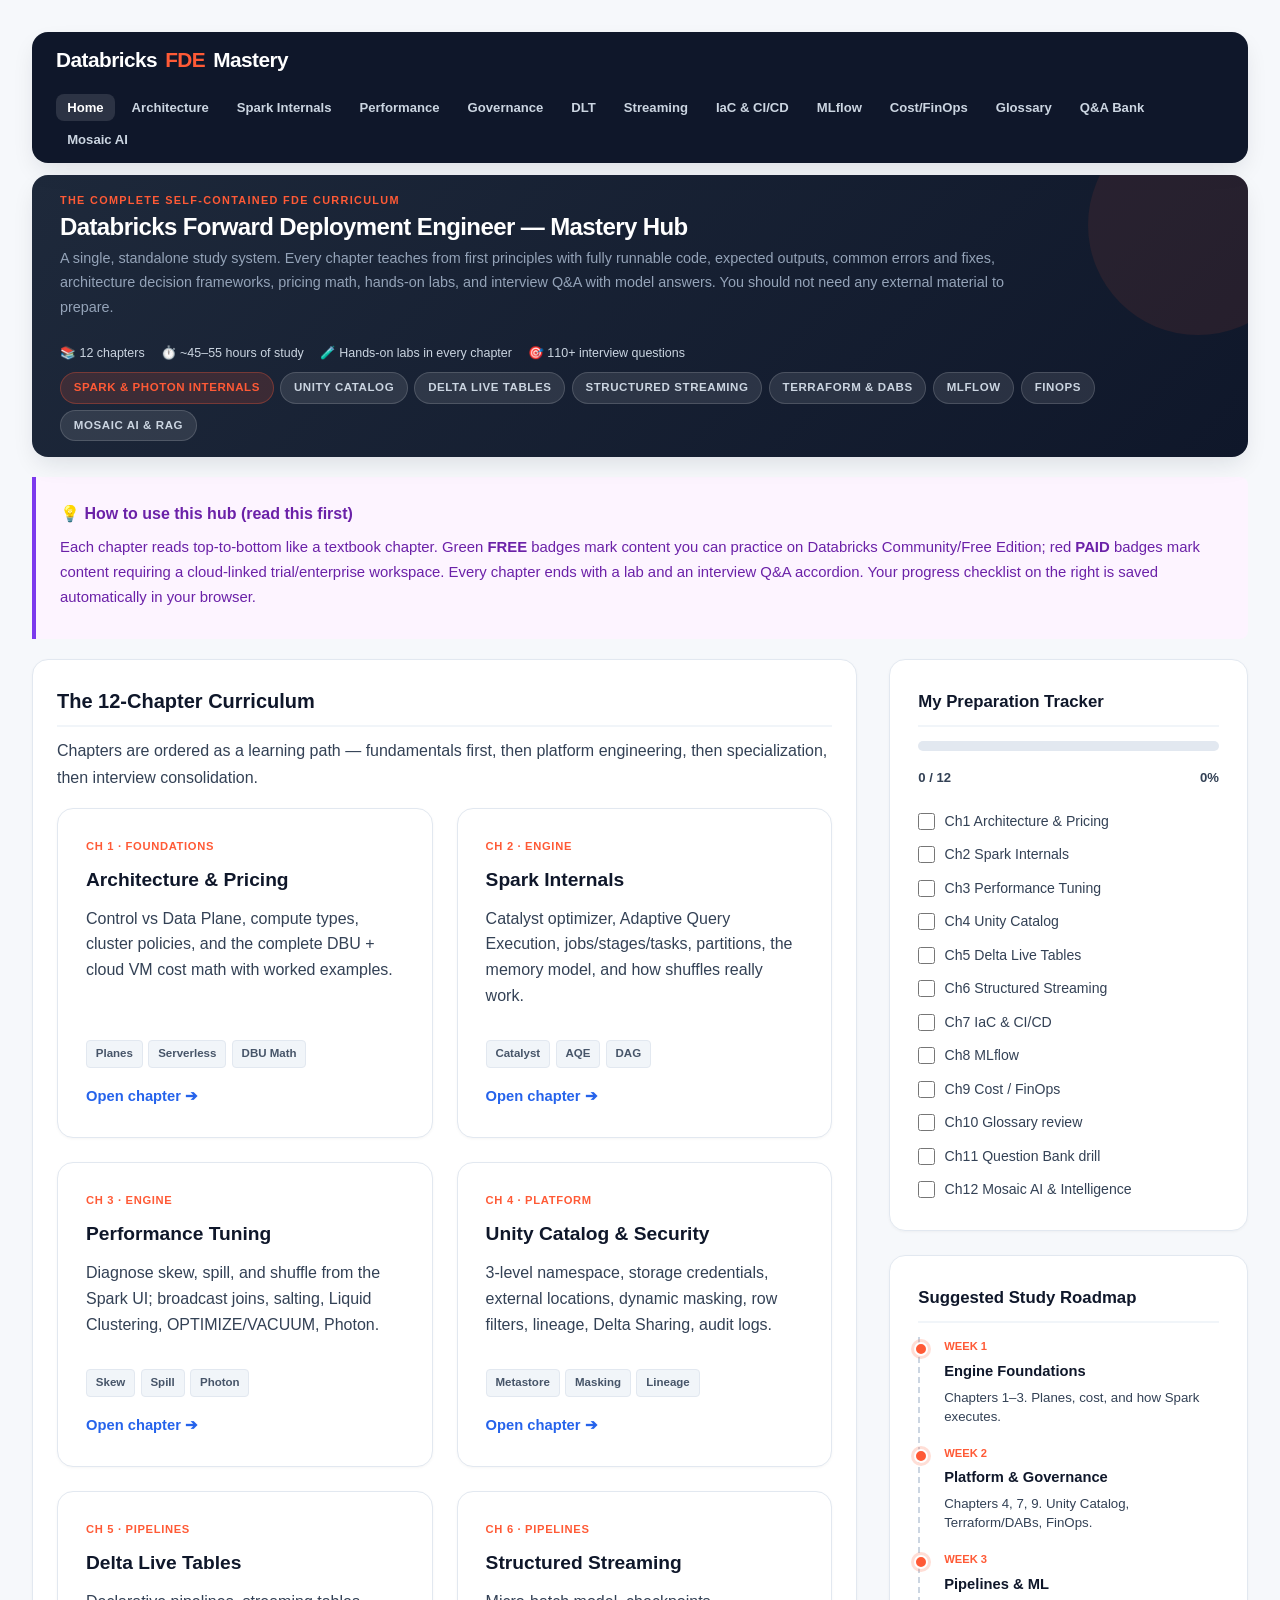
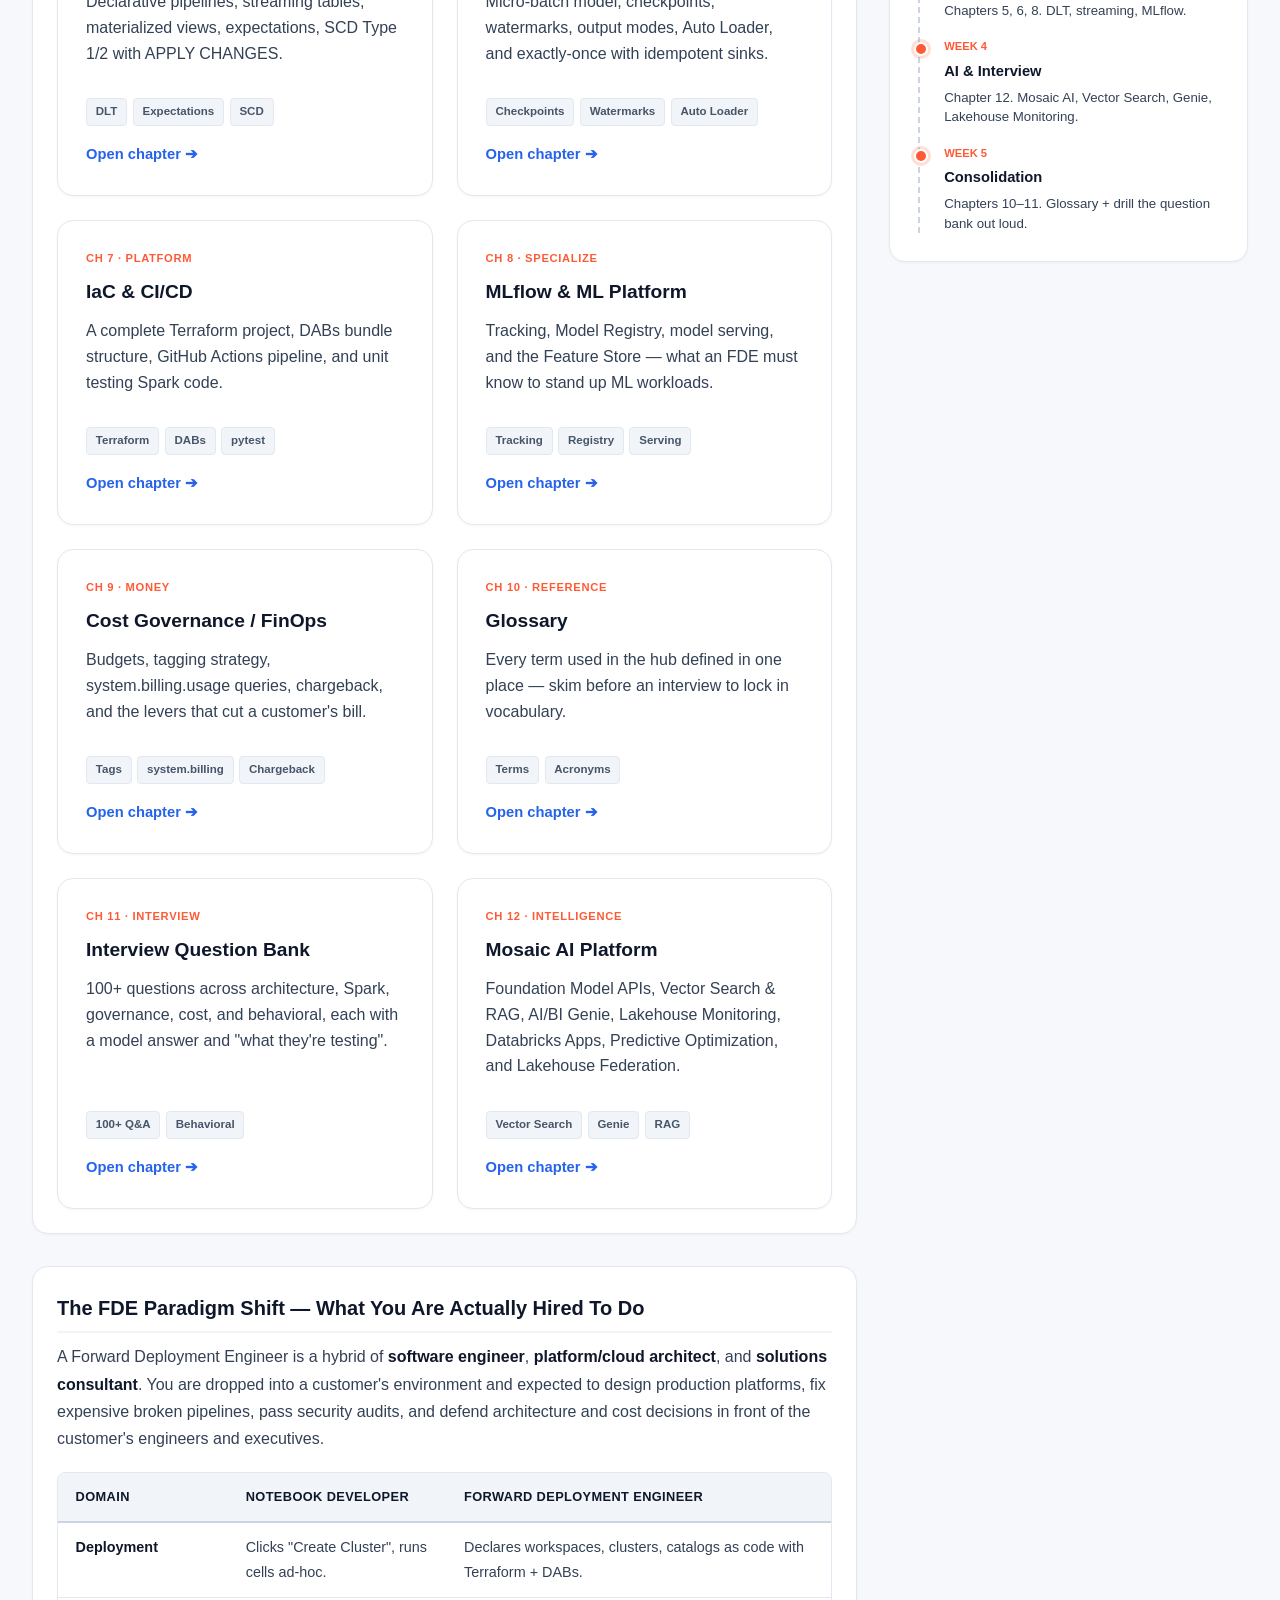
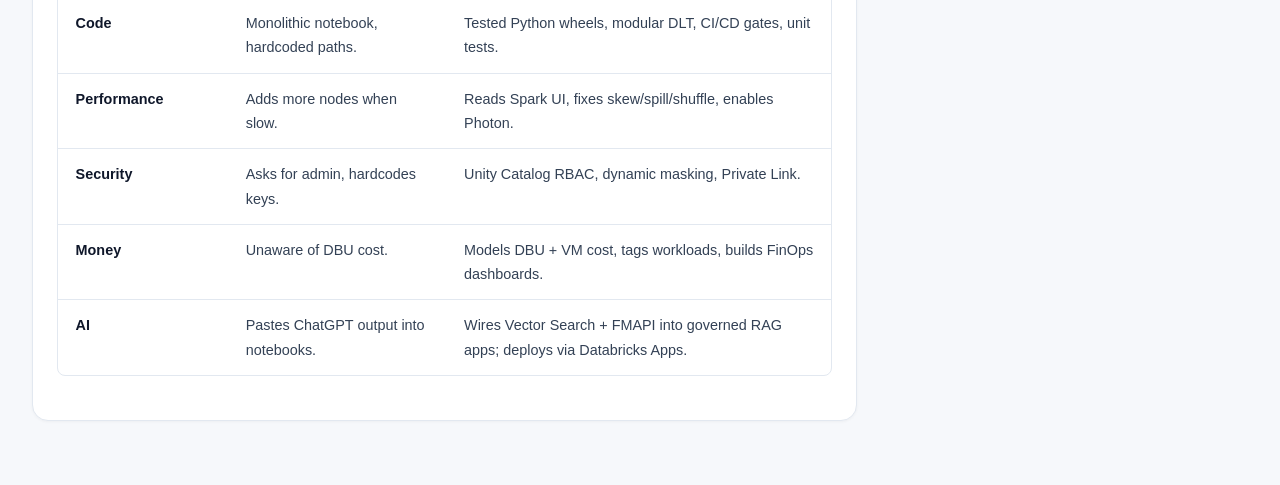
==== index.html @ 46342924 "First commit" ====
<!DOCTYPE html>
<html lang="en">

<head>
    <meta charset="UTF-8">
    <meta name="viewport" content="width=device-width, initial-scale=1.0">
    <title>Databricks FDE Mastery Hub — Home</title>
    <link rel="icon" type="image/svg+xml"
        href="data:image/svg+xml,<svg xmlns='http://www.w3.org/2000/svg' viewBox='0 0 100 100'><rect x='10' y='10' width='80' height='80' rx='15' fill='%23ff5a36'/><path d='M30 50 L45 65 L70 35' stroke='white' stroke-width='8' fill='none' stroke-linecap='round' stroke-linejoin='round'/></svg>">
    <style class="legacy-unused">
        :root {
            --color-bg: #f8fafc;
            --color-card-bg: #ffffff;
            --color-text-primary: #0f172a;
            --color-text-secondary: #334155;
            --color-text-muted: #64748b;
            --color-brand-primary: #ff5a36;
            /* Databricks Orange */
            --color-brand-secondary: #0f172a;
            /* Dark Slate */
            --color-accent-blue: #2563eb;
            --color-accent-teal: #0d9488;
            --color-accent-green: #10b981;
            --color-border: #cbd5e1;
            --color-border-light: #e2e8f0;
            --border-radius: 16px;
            --border-radius-sm: 8px;
        }

        * {
            box-sizing: border-box;
            margin: 0;
            padding: 0;
        }

        body {
            font-family: 'Segoe UI', -apple-system, BlinkMacSystemFont, Roboto, sans-serif;
            background-color: var(--color-bg);
            color: var(--color-text-primary);
            line-height: 1.65;
            font-size: 16px;
        }

        .container {
            width: 95%;
            max-width: 1500px;
            margin: 0 auto;
            padding: 2.5rem 0;
        }

        /* Top Navigation Bar */
        .navbar {
            background-color: var(--color-brand-secondary);
            color: #ffffff;
            padding: 1.25rem 2rem;
            border-radius: var(--border-radius);
            margin-bottom: 2rem;
            display: flex;
            justify-content: space-between;
            align-items: center;
            box-shadow: 0 4px 15px rgba(15, 23, 42, 0.15);
            flex-wrap: wrap;
            gap: 1rem;
        }

        .navbar .brand {
            font-size: 1.35rem;
            font-weight: 800;
            letter-spacing: -0.025em;
            display: flex;
            align-items: center;
            gap: 0.5rem;
        }

        .navbar .brand span {
            color: var(--color-brand-primary);
        }

        .nav-links {
            display: flex;
            gap: 1.25rem;
            list-style: none;
            flex-wrap: wrap;
        }

        .nav-links a {
            color: #cbd5e1;
            text-decoration: none;
            font-size: 0.9rem;
            font-weight: 600;
            padding: 0.5rem 0.85rem;
            border-radius: var(--border-radius-sm);
            transition: all 0.2s ease;
        }

        .nav-links a:hover,
        .nav-links a.active {
            color: #ffffff;
            background-color: rgba(255, 255, 255, 0.1);
        }

        /* Header Style */
        header.hero {
            background: linear-gradient(135deg, #1e293b 0%, #0f172a 100%);
            color: #ffffff;
            padding: 3rem;
            border-radius: var(--border-radius);
            margin-bottom: 2.5rem;
            box-shadow: 0 10px 25px -5px rgba(15, 23, 42, 0.2);
            position: relative;
            overflow: hidden;
        }

        header.hero::before {
            content: '';
            position: absolute;
            top: -50px;
            right: -50px;
            width: 200px;
            height: 200px;
            background: rgba(255, 90, 54, 0.08);
            border-radius: 50%;
            pointer-events: none;
        }

        header.hero h1 {
            font-size: 2.5rem;
            font-weight: 800;
            letter-spacing: -0.025em;
            margin-bottom: 0.75rem;
            line-height: 1.2;
        }

        header.hero p {
            color: #94a3b8;
            font-size: 1.15rem;
            max-width: 900px;
            margin-bottom: 1.5rem;
        }

        .pills {
            display: flex;
            gap: 0.5rem;
            flex-wrap: wrap;
        }

        .pill {
            font-size: 0.75rem;
            font-weight: 700;
            padding: 0.35rem 0.85rem;
            border-radius: 9999px;
            text-transform: uppercase;
            letter-spacing: 0.05em;
            background-color: rgba(255, 255, 255, 0.1);
            color: #cbd5e1;
            border: 1px solid rgba(255, 255, 255, 0.15);
        }

        .pill-primary {
            background-color: rgba(255, 90, 54, 0.15);
            color: var(--color-brand-primary);
            border-color: rgba(255, 90, 54, 0.3);
        }

        /* Career Shift Mindset Box */
        .paradigm-shift {
            background-color: #fffbeb;
            border-left: 4px solid #f59e0b;
            border-radius: var(--border-radius-sm);
            padding: 2rem;
            margin-bottom: 2.5rem;
            color: #78350f;
            box-shadow: 0 4px 6px -1px rgba(0, 0, 0, 0.02);
        }

        .paradigm-shift h2 {
            font-size: 1.25rem;
            font-weight: 700;
            margin-bottom: 0.75rem;
            display: flex;
            align-items: center;
            gap: 0.5rem;
            color: #92400e;
        }

        .paradigm-shift p {
            font-size: 1rem;
            line-height: 1.7;
        }

        /* 2-Column Main Section */
        .content-layout {
            display: grid;
            grid-template-columns: 2.2fr 1fr;
            gap: 2.5rem;
        }

        @media (max-width: 1200px) {
            .content-layout {
                grid-template-columns: 1fr;
            }
        }

        /* Left Side: Modular Study Blocks */
        .modular-grid {
            display: grid;
            grid-template-columns: repeat(auto-fit, minmax(400px, 1fr));
            gap: 1.75rem;
        }

        @media (max-width: 600px) {
            .modular-grid {
                grid-template-columns: 1fr;
            }
        }

        .module-card {
            background-color: var(--color-card-bg);
            border: 1px solid var(--color-border-light);
            border-radius: var(--border-radius);
            padding: 2rem;
            box-shadow: 0 1px 3px rgba(0, 0, 0, 0.02);
            transition: transform 0.2s ease, box-shadow 0.2s ease;
            display: flex;
            flex-direction: column;
            justify-content: space-between;
        }

        .module-card:hover {
            transform: translateY(-3px);
            box-shadow: 0 12px 20px -3px rgba(0, 0, 0, 0.04);
            border-color: var(--color-border);
        }

        .module-header {
            margin-bottom: 1.25rem;
        }

        .module-eyebrow {
            font-size: 0.75rem;
            font-weight: 700;
            text-transform: uppercase;
            letter-spacing: 0.05em;
            color: var(--color-brand-primary);
            margin-bottom: 0.5rem;
        }

        .module-title {
            font-size: 1.35rem;
            font-weight: 800;
            color: var(--color-brand-secondary);
            margin-bottom: 0.75rem;
        }

        .module-desc {
            font-size: 0.95rem;
            color: var(--color-text-secondary);
            line-height: 1.6;
        }

        .module-skills {
            display: flex;
            flex-wrap: wrap;
            gap: 0.4rem;
            margin: 1.25rem 0;
        }

        .skill-tag {
            font-size: 0.75rem;
            font-weight: 600;
            padding: 0.2rem 0.5rem;
            border-radius: 4px;
            background-color: #f1f5f9;
            color: #475569;
            border: 1px solid #e2e8f0;
        }

        .module-footer {
            border-top: 1px solid #f1f5f9;
            padding-top: 1.25rem;
            display: flex;
            justify-content: space-between;
            align-items: center;
        }

        .module-link {
            font-size: 0.95rem;
            font-weight: 700;
            color: var(--color-accent-blue);
            text-decoration: none;
            display: flex;
            align-items: center;
            gap: 0.25rem;
        }

        .module-link:hover {
            text-decoration: underline;
        }

        /* Right Side: Interactive Progress Tracker & Roadmap */
        .sidebar {
            display: flex;
            flex-direction: column;
            gap: 2rem;
        }

        .progress-box {
            background-color: var(--color-card-bg);
            border: 1px solid var(--color-border-light);
            border-radius: var(--border-radius);
            padding: 2rem;
            box-shadow: 0 1px 3px rgba(0, 0, 0, 0.02);
        }

        .progress-title {
            font-size: 1.15rem;
            font-weight: 800;
            color: var(--color-brand-secondary);
            margin-bottom: 1rem;
            border-bottom: 2px solid #f1f5f9;
            padding-bottom: 0.5rem;
        }

        .progress-percent-bar {
            background-color: #e2e8f0;
            border-radius: 9999px;
            height: 10px;
            margin-bottom: 1.5rem;
            overflow: hidden;
            position: relative;
        }

        .progress-percent-fill {
            background-color: var(--color-accent-green);
            height: 100%;
            width: 0%;
            transition: width 0.3s ease;
        }

        .progress-stats {
            display: flex;
            justify-content: space-between;
            font-size: 0.85rem;
            font-weight: 700;
            color: var(--color-text-secondary);
            margin-bottom: 1.5rem;
        }

        .checklist {
            list-style: none;
            display: flex;
            flex-direction: column;
            gap: 0.85rem;
        }

        .checklist-item {
            display: flex;
            align-items: flex-start;
            gap: 0.75rem;
            font-size: 0.9rem;
            color: var(--color-text-secondary);
            cursor: pointer;
        }

        .checklist-item input[type="checkbox"] {
            margin-top: 0.25rem;
            width: 1.1rem;
            height: 1.1rem;
            cursor: pointer;
        }

        .checklist-item span.completed {
            text-decoration: line-through;
            color: var(--color-text-muted);
        }

        /* 30-60-90 Roadmap Sidebar */
        .roadmap-box {
            background-color: var(--color-card-bg);
            border: 1px solid var(--color-border-light);
            border-radius: var(--border-radius);
            padding: 2rem;
            box-shadow: 0 1px 3px rgba(0, 0, 0, 0.02);
        }

        .roadmap-title {
            font-size: 1.15rem;
            font-weight: 800;
            color: var(--color-brand-secondary);
            margin-bottom: 1.25rem;
            border-bottom: 2px solid #f1f5f9;
            padding-bottom: 0.5rem;
        }

        .roadmap-steps {
            display: flex;
            flex-direction: column;
            gap: 1.25rem;
            position: relative;
            padding-left: 1.5rem;
            border-left: 2px dashed #cbd5e1;
        }

        .roadmap-step {
            position: relative;
        }

        .roadmap-step::before {
            content: '';
            position: absolute;
            left: calc(-1.5rem - 6px);
            top: 4px;
            width: 10px;
            height: 10px;
            border-radius: 50%;
            background-color: var(--color-brand-primary);
            border: 2px solid #ffffff;
            box-shadow: 0 0 0 3px rgba(255, 90, 54, 0.2);
        }

        .step-phase {
            font-size: 0.75rem;
            font-weight: 700;
            color: var(--color-brand-primary);
            text-transform: uppercase;
            margin-bottom: 0.15rem;
        }

        .step-name {
            font-size: 0.95rem;
            font-weight: 700;
            color: var(--color-brand-secondary);
            margin-bottom: 0.25rem;
        }

        .step-desc {
            font-size: 0.85rem;
            color: var(--color-text-secondary);
            line-height: 1.4;
        }

        /* Certifications Quick View */
        .certs-box {
            background-color: var(--color-card-bg);
            border: 1px solid var(--color-border-light);
            border-radius: var(--border-radius);
            padding: 2rem;
            box-shadow: 0 1px 3px rgba(0, 0, 0, 0.02);
        }

        .certs-title {
            font-size: 1.15rem;
            font-weight: 800;
            color: var(--color-brand-secondary);
            margin-bottom: 1rem;
            border-bottom: 2px solid #f1f5f9;
            padding-bottom: 0.5rem;
        }

        .cert-row {
            display: flex;
            align-items: center;
            gap: 0.75rem;
            margin-bottom: 1rem;
            font-size: 0.85rem;
        }

        .cert-row:last-child {
            margin-bottom: 0;
        }

        .cert-badge {
            font-size: 0.65rem;
            font-weight: 800;
            padding: 0.2rem 0.5rem;
            border-radius: 4px;
            text-transform: uppercase;
            white-space: nowrap;
        }

        .cert-badge.step1 {
            background-color: #e0f2fe;
            color: #0369a1;
        }

        .cert-badge.step2 {
            background-color: #f0fdf4;
            color: #166534;
        }

        .cert-badge.step3 {
            background-color: #fef9c3;
            color: #854d0e;
        }

        .cert-name {
            font-weight: 600;
            color: var(--color-text-secondary);
        }
    </style>
    <link rel="stylesheet" href="styles.css">
</head>

<body>

    <div class="container">

        <!-- Navigation Bar -->
        <nav class="navbar">
            <div class="brand">Databricks <span>FDE</span> Mastery</div>
            <ul class="nav-links">
                <li><a href="index.html" class="active">Home</a></li>
                <li><a href="architecture_and_pricing.html">Architecture</a></li>
                <li><a href="spark_internals.html">Spark Internals</a></li>
                <li><a href="performance_tuning.html">Performance</a></li>
                <li><a href="unity_catalog_and_security.html">Governance</a></li>
                <li><a href="delta_live_tables.html">DLT</a></li>
                <li><a href="streaming.html">Streaming</a></li>
                <li><a href="iac_and_ci_cd.html">IaC & CI/CD</a></li>
                <li><a href="mlflow.html">MLflow</a></li>
                <li><a href="cost_governance.html">Cost/FinOps</a></li>
                <li><a href="glossary.html">Glossary</a></li>
                <li><a href="interview_question_bank.html">Q&A Bank</a></li>
                <li><a href="mosaic_ai.html">Mosaic AI</a></li>
            </ul>
        </nav>

        <!-- Hero Card -->
        <header class="hero">
            <div class="eyebrow">The Complete Self-Contained FDE Curriculum</div>
            <h1>Databricks Forward Deployment Engineer — Mastery Hub</h1>
            <p>A single, standalone study system. Every chapter teaches from first principles with fully runnable code,
                expected outputs, common errors and fixes, architecture decision frameworks, pricing math, hands-on
                labs, and interview Q&A with model answers. You should not need any external material to prepare.</p>
            <div class="reading-meta">
                <span>📚 12 chapters</span>
                <span>⏱️ ~45–55 hours of study</span>
                <span>🧪 Hands-on labs in every chapter</span>
                <span>🎯 110+ interview questions</span>
            </div>
            <div class="pills">
                <span class="pill pill-primary">Spark & Photon Internals</span>
                <span class="pill">Unity Catalog</span>
                <span class="pill">Delta Live Tables</span>
                <span class="pill">Structured Streaming</span>
                <span class="pill">Terraform & DABs</span>
                <span class="pill">MLflow</span>
                <span class="pill">FinOps</span>
                <span class="pill">Mosaic AI & RAG</span>
            </div>
        </header>

        <div class="box gotcha-box">
            <h4>💡 How to use this hub (read this first)</h4>
            <p>Each chapter reads top-to-bottom like a textbook chapter. Green <strong>FREE</strong> badges mark content
                you can practice on Databricks Community/Free Edition; red <strong>PAID</strong> badges mark content
                requiring a cloud-linked trial/enterprise workspace. Every chapter ends with a lab and an interview Q&A
                accordion. Your progress checklist on the right is saved automatically in your browser.</p>
        </div>

        <!-- Curriculum -->
        <div class="grid-layout">
            <main class="main-content">
                <section class="section-card">
                    <h2>The 12-Chapter Curriculum</h2>
                    <p>Chapters are ordered as a learning path — fundamentals first, then platform engineering, then
                        specialization, then interview consolidation.</p>
                    <div class="modular-grid">
                        <div class="module-card">
                            <div class="module-eyebrow">Ch 1 · Foundations</div>
                            <div class="module-title">Architecture & Pricing</div>
                            <p class="module-desc">Control vs Data Plane, compute types, cluster policies, and the
                                complete DBU + cloud VM cost math with worked examples.</p>
                            <div class="module-skills"><span class="skill-tag">Planes</span><span
                                    class="skill-tag">Serverless</span><span class="skill-tag">DBU Math</span></div><a
                                class="module-link" href="architecture_and_pricing.html">Open chapter ➔</a>
                        </div>
                        <div class="module-card">
                            <div class="module-eyebrow">Ch 2 · Engine</div>
                            <div class="module-title">Spark Internals</div>
                            <p class="module-desc">Catalyst optimizer, Adaptive Query Execution, jobs/stages/tasks,
                                partitions, the memory model, and how shuffles really work.</p>
                            <div class="module-skills"><span class="skill-tag">Catalyst</span><span
                                    class="skill-tag">AQE</span><span class="skill-tag">DAG</span></div><a
                                class="module-link" href="spark_internals.html">Open chapter ➔</a>
                        </div>
                        <div class="module-card">
                            <div class="module-eyebrow">Ch 3 · Engine</div>
                            <div class="module-title">Performance Tuning</div>
                            <p class="module-desc">Diagnose skew, spill, and shuffle from the Spark UI; broadcast joins,
                                salting, Liquid Clustering, OPTIMIZE/VACUUM, Photon.</p>
                            <div class="module-skills"><span class="skill-tag">Skew</span><span
                                    class="skill-tag">Spill</span><span class="skill-tag">Photon</span></div><a
                                class="module-link" href="performance_tuning.html">Open chapter ➔</a>
                        </div>
                        <div class="module-card">
                            <div class="module-eyebrow">Ch 4 · Platform</div>
                            <div class="module-title">Unity Catalog & Security</div>
                            <p class="module-desc">3-level namespace, storage credentials, external locations, dynamic
                                masking, row filters, lineage, Delta Sharing, audit logs.</p>
                            <div class="module-skills"><span class="skill-tag">Metastore</span><span
                                    class="skill-tag">Masking</span><span class="skill-tag">Lineage</span></div><a
                                class="module-link" href="unity_catalog_and_security.html">Open chapter ➔</a>
                        </div>
                        <div class="module-card">
                            <div class="module-eyebrow">Ch 5 · Pipelines</div>
                            <div class="module-title">Delta Live Tables</div>
                            <p class="module-desc">Declarative pipelines, streaming tables, materialized views,
                                expectations, SCD Type 1/2 with APPLY CHANGES.</p>
                            <div class="module-skills"><span class="skill-tag">DLT</span><span
                                    class="skill-tag">Expectations</span><span class="skill-tag">SCD</span></div><a
                                class="module-link" href="delta_live_tables.html">Open chapter ➔</a>
                        </div>
                        <div class="module-card">
                            <div class="module-eyebrow">Ch 6 · Pipelines</div>
                            <div class="module-title">Structured Streaming</div>
                            <p class="module-desc">Micro-batch model, checkpoints, watermarks, output modes, Auto
                                Loader, and exactly-once with idempotent sinks.</p>
                            <div class="module-skills"><span class="skill-tag">Checkpoints</span><span
                                    class="skill-tag">Watermarks</span><span class="skill-tag">Auto Loader</span></div>
                            <a class="module-link" href="streaming.html">Open chapter ➔</a>
                        </div>
                        <div class="module-card">
                            <div class="module-eyebrow">Ch 7 · Platform</div>
                            <div class="module-title">IaC & CI/CD</div>
                            <p class="module-desc">A complete Terraform project, DABs bundle structure, GitHub Actions
                                pipeline, and unit testing Spark code.</p>
                            <div class="module-skills"><span class="skill-tag">Terraform</span><span
                                    class="skill-tag">DABs</span><span class="skill-tag">pytest</span></div><a
                                class="module-link" href="iac_and_ci_cd.html">Open chapter ➔</a>
                        </div>
                        <div class="module-card">
                            <div class="module-eyebrow">Ch 8 · Specialize</div>
                            <div class="module-title">MLflow & ML Platform</div>
                            <p class="module-desc">Tracking, Model Registry, model serving, and the Feature Store — what
                                an FDE must know to stand up ML workloads.</p>
                            <div class="module-skills"><span class="skill-tag">Tracking</span><span
                                    class="skill-tag">Registry</span><span class="skill-tag">Serving</span></div><a
                                class="module-link" href="mlflow.html">Open chapter ➔</a>
                        </div>
                        <div class="module-card">
                            <div class="module-eyebrow">Ch 9 · Money</div>
                            <div class="module-title">Cost Governance / FinOps</div>
                            <p class="module-desc">Budgets, tagging strategy, system.billing.usage queries, chargeback,
                                and the levers that cut a customer's bill.</p>
                            <div class="module-skills"><span class="skill-tag">Tags</span><span
                                    class="skill-tag">system.billing</span><span class="skill-tag">Chargeback</span>
                            </div><a class="module-link" href="cost_governance.html">Open chapter ➔</a>
                        </div>
                        <div class="module-card">
                            <div class="module-eyebrow">Ch 10 · Reference</div>
                            <div class="module-title">Glossary</div>
                            <p class="module-desc">Every term used in the hub defined in one place — skim before an
                                interview to lock in vocabulary.</p>
                            <div class="module-skills"><span class="skill-tag">Terms</span><span
                                    class="skill-tag">Acronyms</span></div><a class="module-link"
                                href="glossary.html">Open chapter ➔</a>
                        </div>
                        <div class="module-card">
                            <div class="module-eyebrow">Ch 11 · Interview</div>
                            <div class="module-title">Interview Question Bank</div>
                            <p class="module-desc">100+ questions across architecture, Spark, governance, cost, and
                                behavioral, each with a model answer and "what they're testing".</p>
                            <div class="module-skills"><span class="skill-tag">100+ Q&A</span><span
                                    class="skill-tag">Behavioral</span></div><a class="module-link"
                                href="interview_question_bank.html">Open chapter ➔</a>
                        </div>
                        <div class="module-card">
                            <div class="module-eyebrow">Ch 12 · Intelligence</div>
                            <div class="module-title">Mosaic AI Platform</div>
                            <p class="module-desc">Foundation Model APIs, Vector Search & RAG, AI/BI Genie, Lakehouse
                                Monitoring, Databricks Apps, Predictive Optimization, and Lakehouse Federation.</p>
                            <div class="module-skills"><span class="skill-tag">Vector Search</span><span
                                    class="skill-tag">Genie</span><span class="skill-tag">RAG</span></div><a
                                class="module-link" href="mosaic_ai.html">Open chapter ➔</a>
                        </div>
                    </div>
                </section>

                <section class="section-card">
                    <h2>The FDE Paradigm Shift — What You Are Actually Hired To Do</h2>
                    <p>A Forward Deployment Engineer is a hybrid of <strong>software engineer</strong>,
                        <strong>platform/cloud architect</strong>, and <strong>solutions consultant</strong>. You are
                        dropped into a customer's environment and expected to design production platforms, fix expensive
                        broken pipelines, pass security audits, and defend architecture and cost decisions in front of
                        the customer's engineers and executives.
                    </p>
                    <div class="table-scroll">
                        <table>
                            <thead>
                                <tr>
                                    <th style="width:22%">Domain</th>
                                    <th>Notebook Developer</th>
                                    <th>Forward Deployment Engineer</th>
                                </tr>
                            </thead>
                            <tbody>
                                <tr>
                                    <td><strong>Deployment</strong></td>
                                    <td>Clicks "Create Cluster", runs cells ad-hoc.</td>
                                    <td>Declares workspaces, clusters, catalogs as code with Terraform + DABs.</td>
                                </tr>
                                <tr>
                                    <td><strong>Code</strong></td>
                                    <td>Monolithic notebook, hardcoded paths.</td>
                                    <td>Tested Python wheels, modular DLT, CI/CD gates, unit tests.</td>
                                </tr>
                                <tr>
                                    <td><strong>Performance</strong></td>
                                    <td>Adds more nodes when slow.</td>
                                    <td>Reads Spark UI, fixes skew/spill/shuffle, enables Photon.</td>
                                </tr>
                                <tr>
                                    <td><strong>Security</strong></td>
                                    <td>Asks for admin, hardcodes keys.</td>
                                    <td>Unity Catalog RBAC, dynamic masking, Private Link.</td>
                                </tr>
                                <tr>
                                    <td><strong>Money</strong></td>
                                    <td>Unaware of DBU cost.</td>
                                    <td>Models DBU + VM cost, tags workloads, builds FinOps dashboards.</td>
                                </tr>
                                <tr>
                                    <td><strong>AI</strong></td>
                                    <td>Pastes ChatGPT output into notebooks.</td>
                                    <td>Wires Vector Search + FMAPI into governed RAG apps; deploys via Databricks Apps.
                                    </td>
                                </tr>
                            </tbody>
                        </table>
                    </div>
                </section>
            </main>

            <aside class="sidebar-panel">
                <div class="side-card">
                    <h3>My Preparation Tracker</h3>
                    <div class="progress-percent-bar">
                        <div class="progress-percent-fill" id="progressBar"></div>
                    </div>
                    <div class="progress-stats"><span id="completedCount">0 / 12</span><span id="percentText">0%</span>
                    </div>
                    <ul class="checklist">
                        <li class="checklist-item"><input type="checkbox" id="c1" onchange="updateProgress()"><span
                                id="t-c1">Ch1 Architecture & Pricing</span></li>
                        <li class="checklist-item"><input type="checkbox" id="c2" onchange="updateProgress()"><span
                                id="t-c2">Ch2 Spark Internals</span></li>
                        <li class="checklist-item"><input type="checkbox" id="c3" onchange="updateProgress()"><span
                                id="t-c3">Ch3 Performance Tuning</span></li>
                        <li class="checklist-item"><input type="checkbox" id="c4" onchange="updateProgress()"><span
                                id="t-c4">Ch4 Unity Catalog</span></li>
                        <li class="checklist-item"><input type="checkbox" id="c5" onchange="updateProgress()"><span
                                id="t-c5">Ch5 Delta Live Tables</span></li>
                        <li class="checklist-item"><input type="checkbox" id="c6" onchange="updateProgress()"><span
                                id="t-c6">Ch6 Structured Streaming</span></li>
                        <li class="checklist-item"><input type="checkbox" id="c7" onchange="updateProgress()"><span
                                id="t-c7">Ch7 IaC & CI/CD</span></li>
                        <li class="checklist-item"><input type="checkbox" id="c8" onchange="updateProgress()"><span
                                id="t-c8">Ch8 MLflow</span></li>
                        <li class="checklist-item"><input type="checkbox" id="c9" onchange="updateProgress()"><span
                                id="t-c9">Ch9 Cost / FinOps</span></li>
                        <li class="checklist-item"><input type="checkbox" id="c10" onchange="updateProgress()"><span
                                id="t-c10">Ch10 Glossary review</span></li>
                        <li class="checklist-item"><input type="checkbox" id="c11" onchange="updateProgress()"><span
                                id="t-c11">Ch11 Question Bank drill</span></li>
                        <li class="checklist-item"><input type="checkbox" id="c12" onchange="updateProgress()"><span
                                id="t-c12">Ch12 Mosaic AI & Intelligence</span></li>
                    </ul>
                </div>

                <div class="side-card">
                    <h3>Suggested Study Roadmap</h3>
                    <div class="roadmap-steps">
                        <div class="roadmap-step">
                            <div class="step-phase">Week 1</div>
                            <div class="step-name">Engine Foundations</div>
                            <div class="step-desc">Chapters 1–3. Planes, cost, and how Spark executes.</div>
                        </div>
                        <div class="roadmap-step">
                            <div class="step-phase">Week 2</div>
                            <div class="step-name">Platform & Governance</div>
                            <div class="step-desc">Chapters 4, 7, 9. Unity Catalog, Terraform/DABs, FinOps.</div>
                        </div>
                        <div class="roadmap-step">
                            <div class="step-phase">Week 3</div>
                            <div class="step-name">Pipelines & ML</div>
                            <div class="step-desc">Chapters 5, 6, 8. DLT, streaming, MLflow.</div>
                        </div>
                        <div class="roadmap-step">
                            <div class="step-phase">Week 4</div>
                            <div class="step-name">AI & Interview</div>
                            <div class="step-desc">Chapter 12. Mosaic AI, Vector Search, Genie, Lakehouse Monitoring.
                            </div>
                        </div>
                        <div class="roadmap-step">
                            <div class="step-phase">Week 5</div>
                            <div class="step-name">Consolidation</div>
                            <div class="step-desc">Chapters 10–11. Glossary + drill the question bank out loud.</div>
                        </div>
                    </div>
                </div>
            </aside>
        </div>

    </div>

    <script>
        const items = ['c1', 'c2', 'c3', 'c4', 'c5', 'c6', 'c7', 'c8', 'c9', 'c10', 'c11', 'c12'];
        window.addEventListener('DOMContentLoaded', () => {
            items.forEach(id => {
                const checked = localStorage.getItem('fde_' + id) === 'true';
                const el = document.getElementById(id);
                if (el) { el.checked = checked; style(id, checked); }
            });
            updateProgress(false);
        });
        function style(id, checked) {
            const t = document.getElementById('t-' + id);
            if (t) t.classList.toggle('completed', checked);
        }
        function updateProgress(save = true) {
            let done = 0;
            items.forEach(id => {
                const el = document.getElementById(id);
                if (el) { if (el.checked) done++; if (save) localStorage.setItem('fde_' + id, el.checked); style(id, el.checked); }
            });
            const pct = Math.round((done / items.length) * 100);
            document.getElementById('progressBar').style.width = pct + '%';
            document.getElementById('completedCount').textContent = `${done} / ${items.length}`;
            document.getElementById('percentText').textContent = `${pct}%`;
        }
    </script>

</body>

</html>
---- styles.css ----
/* ============================================================
   Databricks FDE Prep Hub — Shared Design System
   Used by every page in fde_guide/. Keep pages lean by linking
   this single stylesheet instead of duplicating CSS.
   ============================================================ */

:root {
    --color-bg: #f6f8fb;
    --color-card-bg: #ffffff;
    --color-text-primary: #0f172a;
    --color-text-secondary: #334155;
    --color-text-muted: #64748b;
    --color-brand-primary: #ff5a36;  /* Databricks Orange */
    --color-brand-secondary: #0f172a; /* Dark Slate */
    --color-accent-blue: #2563eb;
    --color-accent-teal: #0d9488;
    --color-accent-green: #10b981;
    --color-accent-orange: #ea580c;
    --color-accent-purple: #7c3aed;
    --color-border: #cbd5e1;
    --color-border-light: #e2e8f0;
    --border-radius: 16px;
    --border-radius-sm: 8px;
    --shadow-sm: 0 1px 3px rgba(0,0,0,0.04);
    --shadow-md: 0 10px 25px -5px rgba(15, 23, 42, 0.12);
}

* { box-sizing: border-box; margin: 0; padding: 0; }

html { scroll-behavior: smooth; }

body {
    font-family: 'Segoe UI', -apple-system, BlinkMacSystemFont, Roboto, sans-serif;
    background-color: var(--color-bg);
    color: var(--color-text-primary);
    line-height: 1.7;
    font-size: 16px;
}

.container {
    width: 95%;
    max-width: 1500px;
    margin: 0 auto;
    padding: 2rem 0 4rem;
}

/* ---------------- Navigation ---------------- */
.navbar {
    background-color: var(--color-brand-secondary);
    color: #fff;
    padding: 0.6rem 1.5rem;
    border-radius: var(--border-radius);
    margin-bottom: 0.75rem;
    display: flex;
    justify-content: space-between;
    align-items: center;
    box-shadow: var(--shadow-md);
    flex-wrap: wrap;
    gap: 1rem;
    position: sticky;
    top: 0.5rem;
    z-index: 50;
}
.navbar .brand {
    font-size: 1.3rem;
    font-weight: 800;
    letter-spacing: -0.025em;
    white-space: nowrap;
}
.navbar .brand span { color: var(--color-brand-primary); }
.nav-links { display: flex; gap: 0.35rem; list-style: none; flex-wrap: wrap; }
.nav-links a {
    color: #cbd5e1;
    text-decoration: none;
    font-size: 0.82rem;
    font-weight: 600;
    padding: 0.4rem 0.7rem;
    border-radius: var(--border-radius-sm);
    transition: all 0.2s ease;
    white-space: nowrap;
}
.nav-links a:hover, .nav-links a.active {
    color: #fff;
    background-color: rgba(255,255,255,0.12);
}

/* ---------------- Hero / Headers ---------------- */
.content-header, header.hero {
    background: linear-gradient(135deg, #1e293b 0%, #0f172a 100%);
    color: #fff;
    padding: 1rem 1.75rem;
    border-radius: var(--border-radius);
    margin-bottom: 1.25rem;
    box-shadow: var(--shadow-md);
    position: relative;
    overflow: hidden;
}
.content-header::before, header.hero::before {
    content: '';
    position: absolute;
    top: -60px; right: -60px;
    width: 220px; height: 220px;
    background: rgba(255, 90, 54, 0.09);
    border-radius: 50%;
    pointer-events: none;
}
.eyebrow {
    font-size: 0.68rem;
    font-weight: 700;
    letter-spacing: 0.12em;
    text-transform: uppercase;
    color: var(--color-brand-primary);
    margin-bottom: 0.25rem;
}
.content-header h1, header.hero h1 {
    font-size: 1.5rem;
    font-weight: 800;
    letter-spacing: -0.025em;
    margin-bottom: 0.25rem;
    line-height: 1.2;
}
.content-header p, header.hero p {
    color: #94a3b8;
    font-size: 0.9rem;
    max-width: 950px;
}
.reading-meta {
    display: flex;
    gap: 1rem;
    margin-top: 0.5rem;
    flex-wrap: wrap;
    font-size: 0.78rem;
    color: #cbd5e1;
}
.reading-meta span { display: flex; align-items: center; gap: 0.35rem; }

/* ---------------- Pills / Badges ---------------- */
.pills { display: flex; gap: 0.4rem; flex-wrap: wrap; margin-top: 0.5rem; }
.pill {
    font-size: 0.72rem;
    font-weight: 700;
    padding: 0.3rem 0.8rem;
    border-radius: 9999px;
    text-transform: uppercase;
    letter-spacing: 0.05em;
    background-color: rgba(255,255,255,0.1);
    color: #cbd5e1;
    border: 1px solid rgba(255,255,255,0.15);
}
.pill-primary {
    background-color: rgba(255, 90, 54, 0.15);
    color: var(--color-brand-primary);
    border-color: rgba(255,90,54,0.3);
}
.badge {
    display: inline-block;
    padding: 0.25rem 0.75rem;
    border-radius: 9999px;
    font-size: 0.72rem;
    font-weight: 700;
    text-transform: uppercase;
    letter-spacing: 0.05em;
    margin-bottom: 1rem;
}
.badge-paid { background-color: #fee2e2; color: #991b1b; border: 1px solid #fca5a5; }
.badge-free { background-color: #dcfce7; color: #15803d; border: 1px solid #86efac; }
.badge-mixed { background-color: #fef9c3; color: #854d0e; border: 1px solid #fde68a; }

/* ---------------- Layout ---------------- */
.grid-layout { display: grid; grid-template-columns: 2.3fr 1fr; gap: 2rem; }
@media (max-width: 1200px) { .grid-layout { grid-template-columns: 1fr; } }
.main-content { display: flex; flex-direction: column; gap: 2rem; }

/* ---------------- Section Cards ---------------- */
.section-card {
    background-color: var(--color-card-bg);
    border-radius: var(--border-radius);
    border: 1px solid var(--color-border-light);
    padding: 1.5rem;
    box-shadow: var(--shadow-sm);
    scroll-margin-top: 5rem;
}
.section-card h2 {
    font-size: 1.25rem;
    font-weight: 800;
    color: var(--color-brand-secondary);
    margin-bottom: 0.65rem;
    border-bottom: 2px solid #f1f5f9;
    padding-bottom: 0.4rem;
}
.section-card h3 {
    font-size: 1.18rem;
    font-weight: 700;
    color: var(--color-text-primary);
    margin: 1.75rem 0 0.75rem;
}
.section-card h4 {
    font-size: 1.02rem;
    font-weight: 700;
    color: var(--color-text-primary);
    margin: 1.25rem 0 0.5rem;
}
.section-card p { font-size: 1rem; color: var(--color-text-secondary); margin-bottom: 1rem; }
.section-card ul, .section-card ol { margin: 0 0 1.15rem 0; padding-left: 0; list-style: none; }
.section-card ol { counter-reset: step; }
.section-card ul li, .section-card ol li {
    position: relative;
    padding-left: 1.75rem;
    margin-bottom: 0.6rem;
    font-size: 0.97rem;
    color: var(--color-text-secondary);
}
.section-card ul li::before {
    content: "▸";
    color: var(--color-brand-primary);
    font-weight: bold;
    position: absolute;
    left: 0.25rem;
    top: 0;
}
.section-card ol li {
    counter-increment: step;
    padding-left: 2.5rem;
}
.section-card ol li::before {
    content: counter(step);
    position: absolute;
    left: 0;
    top: 0.1rem;
    background: var(--color-brand-primary);
    color: #fff;
    font-size: 0.72rem;
    font-weight: 800;
    width: 1.4rem; height: 1.4rem;
    border-radius: 50%;
    display: flex;
    align-items: center;
    justify-content: center;
}
.section-card strong { color: var(--color-text-primary); }
code {
    background-color: #f1f5f9;
    color: #be123c;
    padding: 0.1rem 0.4rem;
    border-radius: 4px;
    font-family: 'SF Mono', 'Courier New', monospace;
    font-size: 0.88em;
}

/* ---------------- Callout Boxes ---------------- */
.box { padding: 1.4rem 1.5rem; border-radius: 0 var(--border-radius-sm) var(--border-radius-sm) 0; margin: 1.25rem 0; }
.box h4 { margin-top: 0; margin-bottom: 0.5rem; font-size: 1rem; }
.box p, .box ul li { margin-bottom: 0.4rem; font-size: 0.93rem; }
.box ul { margin-bottom: 0; }
.strategy-box { background-color: #ecfdf5; border-left: 4px solid var(--color-accent-green); }
.strategy-box h4 { color: #065f46; } .strategy-box p, .strategy-box li { color: #065f46; }
.decision-box { background-color: #eff6ff; border-left: 4px solid var(--color-accent-blue); }
.decision-box h4 { color: #1e3a8a; } .decision-box p, .decision-box li { color: #1e40af; }
.pricing-box { background-color: #fff7ed; border-left: 4px solid var(--color-accent-orange); }
.pricing-box h4 { color: #854d0e; } .pricing-box p, .pricing-box li { color: #7c2d12; }
.warning-box { background-color: #fef2f2; border-left: 4px solid #ef4444; }
.warning-box h4 { color: #991b1b; } .warning-box p, .warning-box li { color: #991b1b; }
.gotcha-box { background-color: #fdf4ff; border-left: 4px solid var(--color-accent-purple); }
.gotcha-box h4 { color: #6b21a8; } .gotcha-box p, .gotcha-box li { color: #6b21a8; }

/* ---------------- Code Blocks ---------------- */
pre {
    background-color: #0f172a;
    color: #e2e8f0;
    padding: 1.25rem 1.4rem;
    border-radius: var(--border-radius-sm);
    font-family: 'SF Mono', 'Courier New', monospace;
    font-size: 0.85rem;
    line-height: 1.6;
    overflow-x: auto;
    margin: 0.5rem 0 1.25rem;
    border: 1px solid #1e293b;
    position: relative;
}
pre code { background: none; color: inherit; padding: 0; font-size: inherit; }
.code-label {
    display: inline-block;
    font-size: 0.7rem;
    font-weight: 700;
    text-transform: uppercase;
    letter-spacing: 0.05em;
    color: var(--color-text-muted);
    background: #f1f5f9;
    padding: 0.25rem 0.7rem;
    border-radius: var(--border-radius-sm) var(--border-radius-sm) 0 0;
    border: 1px solid var(--color-border-light);
    border-bottom: none;
    margin-top: 0.5rem;
}
.code-label + pre { margin-top: 0; border-top-left-radius: 0; }
.comment { color: #64748b; }

/* ---------------- Tables ---------------- */
.table-scroll { overflow-x: auto; margin: 1.25rem 0; border-radius: var(--border-radius-sm); border: 1px solid var(--color-border-light); }
table { width: 100%; border-collapse: collapse; font-size: 0.9rem; }
th {
    background-color: #f1f5f9;
    font-weight: 700;
    color: var(--color-brand-secondary);
    text-align: left;
    padding: 0.8rem 1.1rem;
    border-bottom: 2px solid var(--color-border);
    font-size: 0.8rem;
    text-transform: uppercase;
    letter-spacing: 0.03em;
}
td { padding: 0.8rem 1.1rem; border-bottom: 1px solid var(--color-border-light); color: var(--color-text-secondary); vertical-align: top; }
tr:last-child td { border-bottom: none; }
tbody tr:hover td { background-color: #f8fafc; }

/* ---------------- Interview Q&A (accordion) ---------------- */
.qa { border: 1px solid var(--color-border-light); border-radius: var(--border-radius-sm); margin-bottom: 0.85rem; overflow: hidden; background: #fff; }
.qa summary {
    padding: 1rem 1.25rem;
    font-weight: 700;
    color: var(--color-brand-secondary);
    cursor: pointer;
    list-style: none;
    display: flex;
    justify-content: space-between;
    gap: 1rem;
    align-items: center;
    font-size: 0.97rem;
}
.qa summary::-webkit-details-marker { display: none; }
.qa summary::before { content: "Q"; background: var(--color-accent-blue); color: #fff; font-size: 0.7rem; font-weight: 800; min-width: 1.5rem; height: 1.5rem; border-radius: 50%; display: inline-flex; align-items: center; justify-content: center; }
.qa summary span.q-text { flex: 1; }
.qa summary::after { content: "+"; font-size: 1.3rem; color: var(--color-text-muted); }
.qa[open] summary::after { content: "\2212"; }
.qa[open] summary { border-bottom: 1px solid var(--color-border-light); background: #f8fafc; }
.qa .qa-body { padding: 1.1rem 1.25rem; font-size: 0.94rem; color: var(--color-text-secondary); }
.qa .qa-body .tell { background: #eff6ff; border-radius: var(--border-radius-sm); padding: 0.6rem 0.9rem; margin-bottom: 0.75rem; font-size: 0.85rem; color: #1e40af; }
.qa .qa-body .tell strong { color: #1e3a8a; }

/* ---------------- Diagram Block ---------------- */
.diagram {
    background: #0f172a;
    color: #cbd5e1;
    border-radius: var(--border-radius-sm);
    padding: 1.5rem;
    font-family: 'SF Mono', 'Courier New', monospace;
    font-size: 0.82rem;
    line-height: 1.5;
    overflow-x: auto;
    margin: 1.25rem 0;
    white-space: pre;
}

/* ---------------- Sidebar ---------------- */
.sidebar-panel { display: flex; flex-direction: column; gap: 1.5rem; position: sticky; top: 5rem; align-self: start; }
.side-card { background-color: #fff; border-radius: var(--border-radius); border: 1px solid var(--color-border-light); padding: 1.75rem; box-shadow: var(--shadow-sm); }
.side-card h3 { font-size: 1.05rem; font-weight: 800; color: var(--color-brand-secondary); margin-bottom: 0.9rem; border-bottom: 2px solid #f1f5f9; padding-bottom: 0.5rem; }
.side-card p { font-size: 0.85rem; color: var(--color-text-secondary); line-height: 1.55; margin-bottom: 0.75rem; }
.toc { list-style: none; display: flex; flex-direction: column; gap: 0.15rem; }
.toc a { display: block; font-size: 0.87rem; color: var(--color-text-secondary); text-decoration: none; padding: 0.4rem 0.6rem; border-radius: 6px; border-left: 2px solid transparent; }
.toc a:hover { background: #f1f5f9; color: var(--color-brand-secondary); border-left-color: var(--color-brand-primary); }

.checklist { list-style: none; display: flex; flex-direction: column; gap: 0.6rem; }
.checklist-item { display: flex; align-items: flex-start; gap: 0.6rem; font-size: 0.88rem; color: var(--color-text-secondary); cursor: pointer; }
.checklist-item input[type="checkbox"] { margin-top: 0.2rem; width: 1.05rem; height: 1.05rem; cursor: pointer; flex-shrink: 0; }
.checklist-item span.completed { text-decoration: line-through; color: var(--color-text-muted); }

/* ---------------- Progress ---------------- */
.progress-percent-bar { background-color: #e2e8f0; border-radius: 9999px; height: 10px; margin-bottom: 1rem; overflow: hidden; }
.progress-percent-fill { background-color: var(--color-accent-green); height: 100%; width: 0%; transition: width 0.3s ease; }
.progress-stats { display: flex; justify-content: space-between; font-size: 0.82rem; font-weight: 700; color: var(--color-text-secondary); margin-bottom: 1.25rem; }

/* ---------------- Chapter cards (index) ---------------- */
.modular-grid { display: grid; grid-template-columns: repeat(auto-fit, minmax(340px, 1fr)); gap: 1.5rem; }
@media (max-width: 600px) { .modular-grid { grid-template-columns: 1fr; } }
.module-card { background-color: #fff; border: 1px solid var(--color-border-light); border-radius: var(--border-radius); padding: 1.75rem; box-shadow: var(--shadow-sm); transition: transform 0.2s ease, box-shadow 0.2s ease; display: flex; flex-direction: column; }
.module-card:hover { transform: translateY(-3px); box-shadow: var(--shadow-md); border-color: var(--color-border); }
.module-eyebrow { font-size: 0.7rem; font-weight: 800; text-transform: uppercase; letter-spacing: 0.06em; color: var(--color-brand-primary); margin-bottom: 0.5rem; }
.module-title { font-size: 1.2rem; font-weight: 800; color: var(--color-brand-secondary); margin-bottom: 0.6rem; }
.module-desc { font-size: 0.92rem; color: var(--color-text-secondary); line-height: 1.6; flex: 1; }
.module-skills { display: flex; flex-wrap: wrap; gap: 0.35rem; margin: 1rem 0; }
.skill-tag { font-size: 0.72rem; font-weight: 600; padding: 0.2rem 0.55rem; border-radius: 4px; background-color: #f1f5f9; color: #475569; border: 1px solid #e2e8f0; }
.module-link { font-size: 0.92rem; font-weight: 700; color: var(--color-accent-blue); text-decoration: none; margin-top: auto; }
.module-link:hover { text-decoration: underline; }

/* ---------------- Roadmap timeline ---------------- */
.roadmap-steps { display: flex; flex-direction: column; gap: 1.1rem; position: relative; padding-left: 1.5rem; border-left: 2px dashed #cbd5e1; }
.roadmap-step { position: relative; }
.roadmap-step::before { content: ''; position: absolute; left: calc(-1.5rem - 6px); top: 5px; width: 10px; height: 10px; border-radius: 50%; background-color: var(--color-brand-primary); border: 2px solid #fff; box-shadow: 0 0 0 3px rgba(255,90,54,0.2); }
.step-phase { font-size: 0.7rem; font-weight: 800; color: var(--color-brand-primary); text-transform: uppercase; }
.step-name { font-size: 0.92rem; font-weight: 700; color: var(--color-brand-secondary); }
.step-desc { font-size: 0.83rem; color: var(--color-text-secondary); line-height: 1.45; }

/* ---------------- Prev/Next footer nav ---------------- */
.page-nav { display: flex; justify-content: space-between; gap: 1rem; margin-top: 2rem; flex-wrap: wrap; }
.page-nav a { flex: 1; min-width: 220px; background: #fff; border: 1px solid var(--color-border-light); border-radius: var(--border-radius); padding: 1.1rem 1.4rem; text-decoration: none; box-shadow: var(--shadow-sm); transition: all 0.2s ease; }
.page-nav a:hover { border-color: var(--color-brand-primary); transform: translateY(-2px); }
.page-nav .dir { font-size: 0.72rem; font-weight: 700; text-transform: uppercase; letter-spacing: 0.05em; color: var(--color-text-muted); }
.page-nav .pg-title { font-size: 1rem; font-weight: 700; color: var(--color-brand-secondary); margin-top: 0.2rem; }
.page-nav a.next { text-align: right; }

/* ---------------- Misc ---------------- */
.kpi-grid { display: grid; grid-template-columns: repeat(auto-fit, minmax(160px, 1fr)); gap: 1rem; margin: 1.25rem 0; }
.kpi { background: #f8fafc; border: 1px solid var(--color-border-light); border-radius: var(--border-radius-sm); padding: 1.1rem; }
.kpi .kpi-value { font-size: 1.5rem; font-weight: 800; color: var(--color-brand-secondary); }
.kpi .kpi-label { font-size: 0.78rem; color: var(--color-text-muted); text-transform: uppercase; letter-spacing: 0.04em; font-weight: 600; margin-top: 0.2rem; }
.anchor-offset { scroll-margin-top: 5rem; }
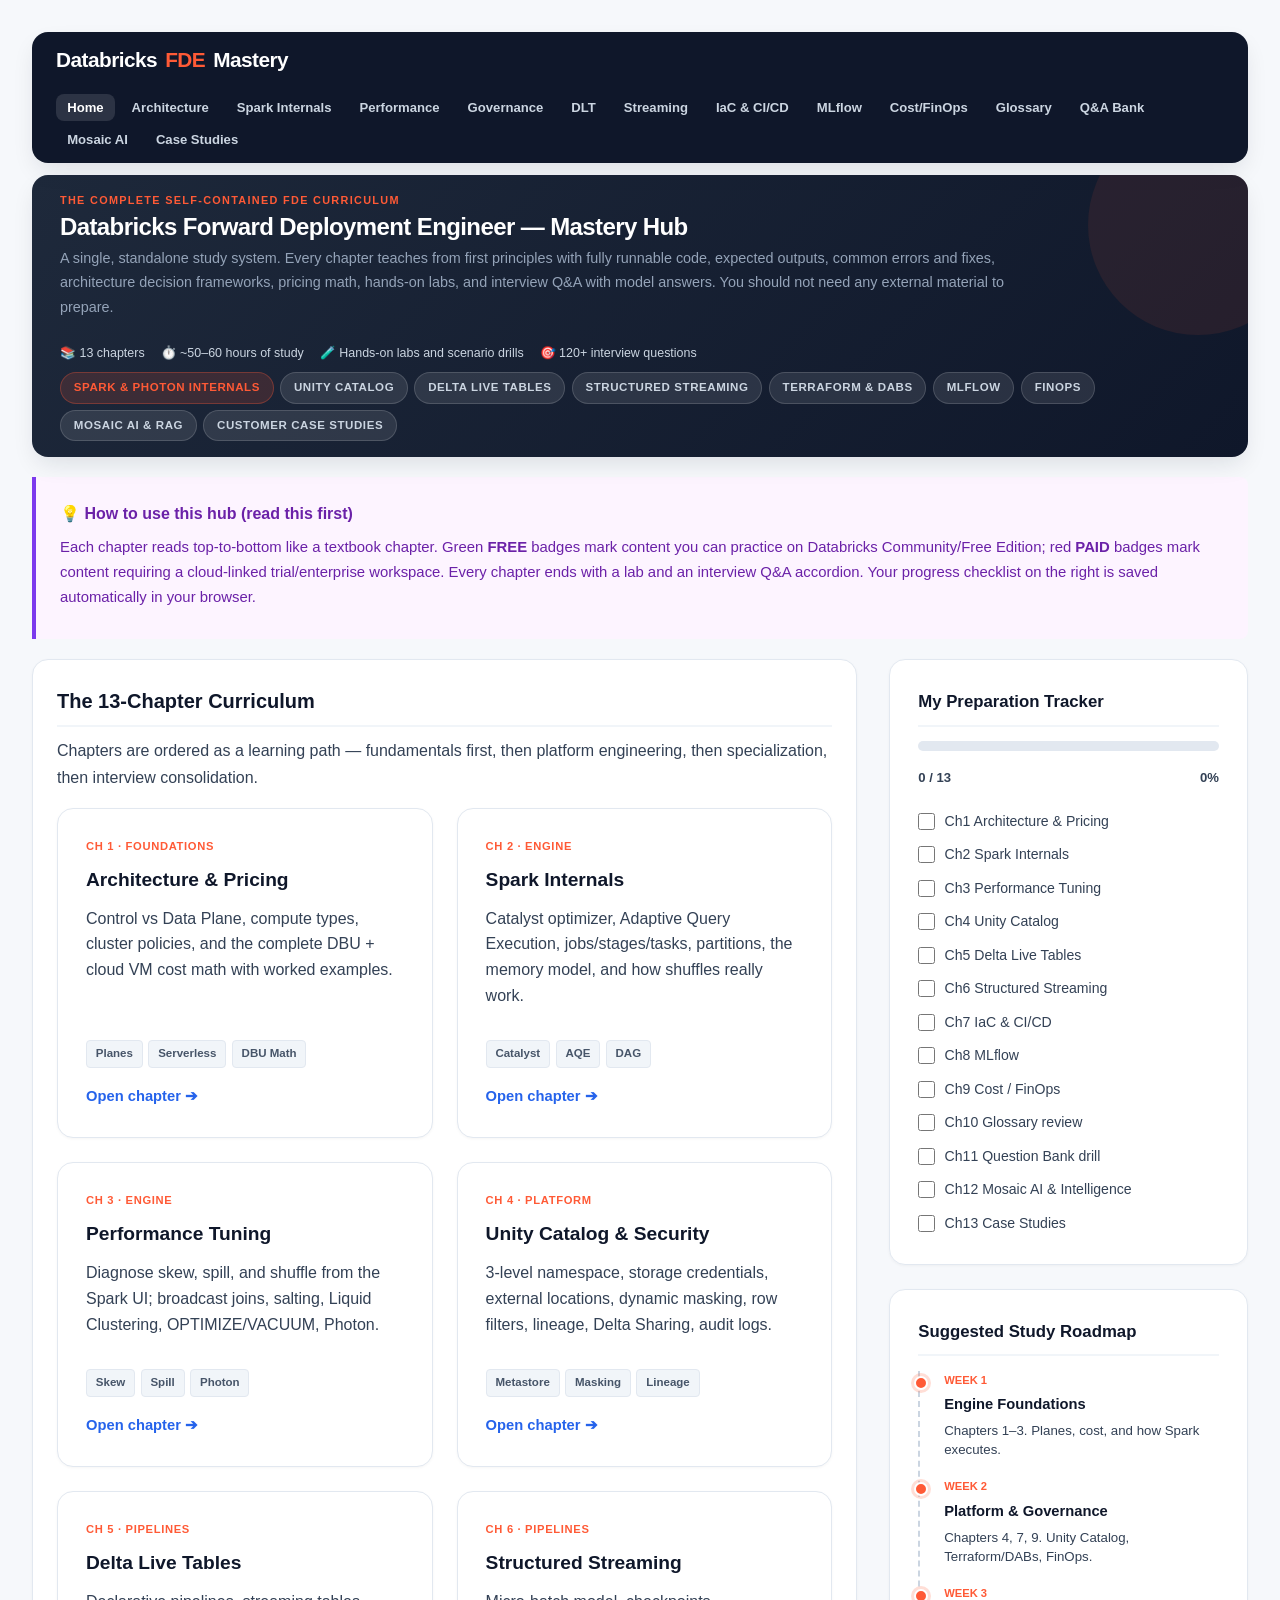
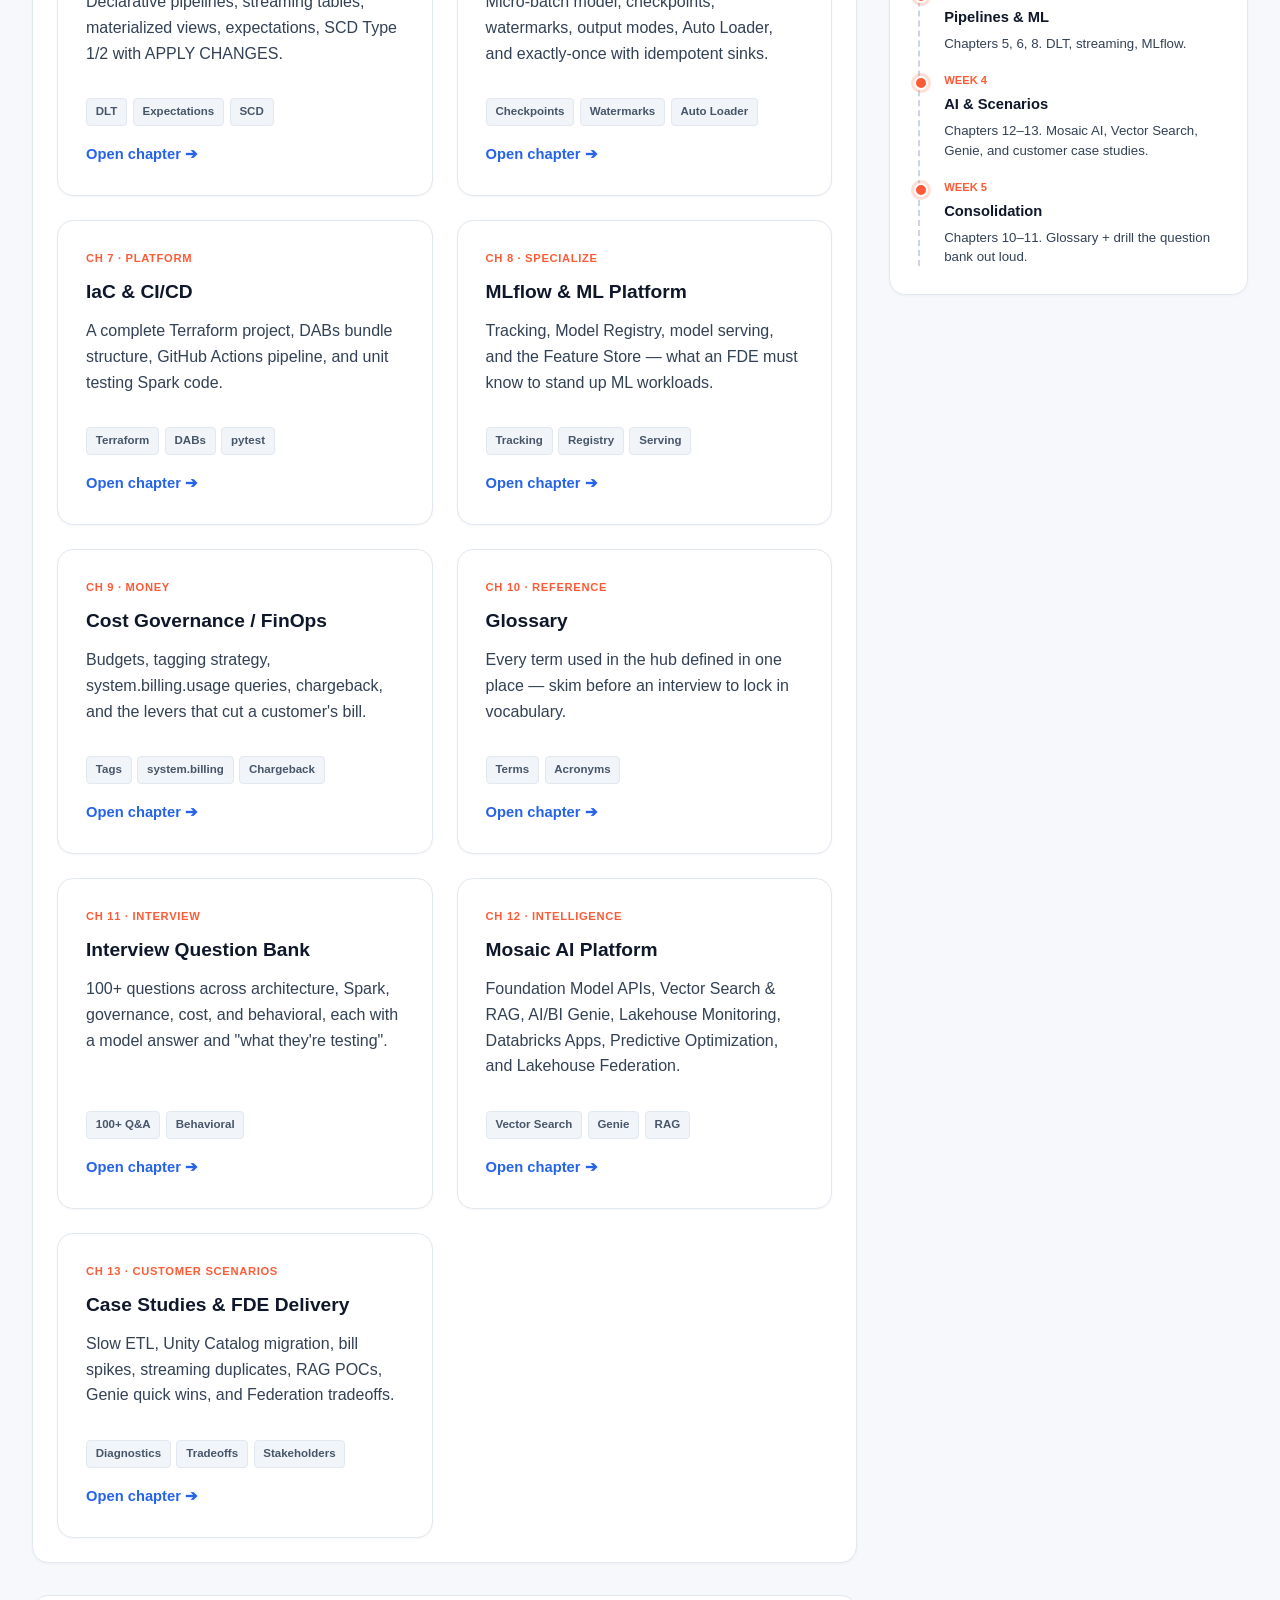
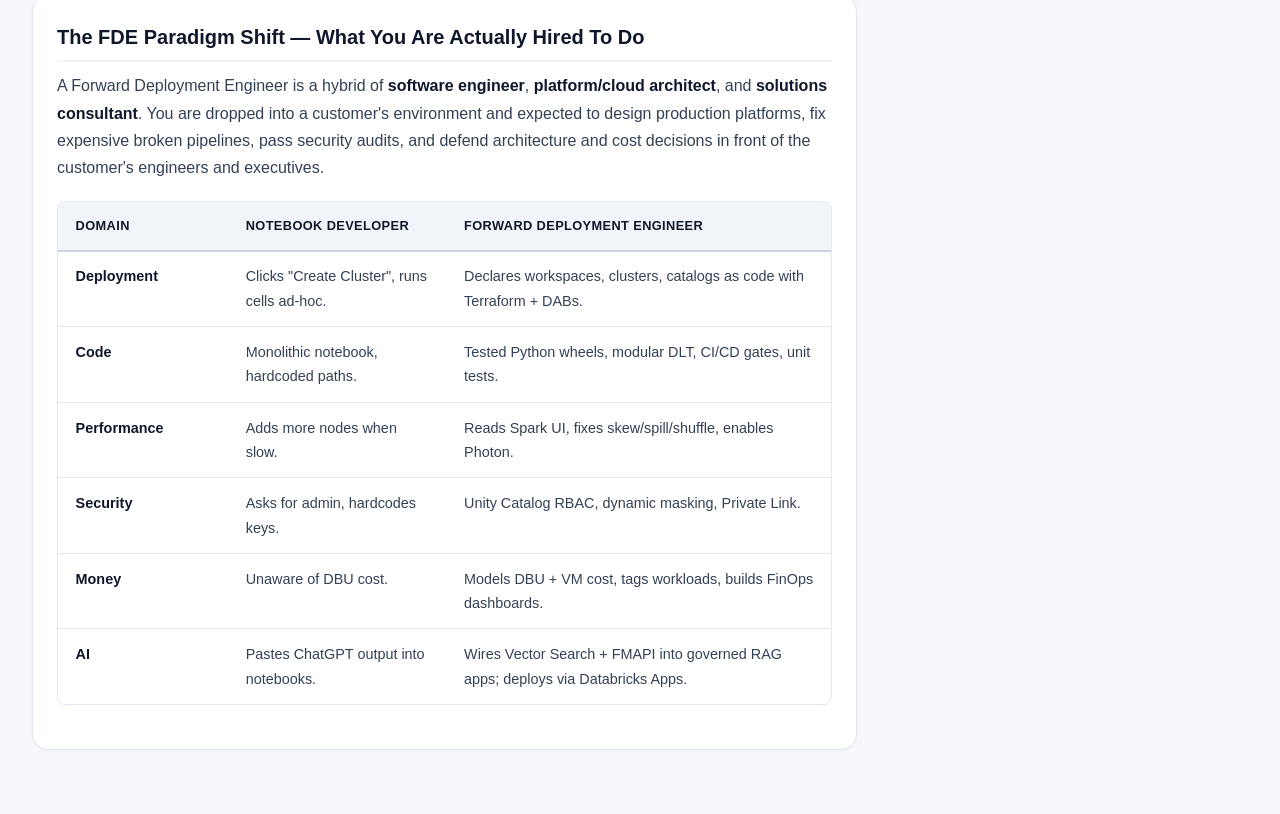
==== commit 749276fb: "Case studies added" ====
--- a/index.html
+++ b/index.html
@@ -522,6 +522,7 @@
                 <li><a href="glossary.html">Glossary</a></li>
                 <li><a href="interview_question_bank.html">Q&A Bank</a></li>
                 <li><a href="mosaic_ai.html">Mosaic AI</a></li>
+                <li><a href="case_studies.html">Case Studies</a></li>
             </ul>
         </nav>
 
@@ -533,10 +534,10 @@
                 expected outputs, common errors and fixes, architecture decision frameworks, pricing math, hands-on
                 labs, and interview Q&A with model answers. You should not need any external material to prepare.</p>
             <div class="reading-meta">
-                <span>📚 12 chapters</span>
-                <span>⏱️ ~45–55 hours of study</span>
-                <span>🧪 Hands-on labs in every chapter</span>
-                <span>🎯 110+ interview questions</span>
+                <span>📚 13 chapters</span>
+                <span>⏱️ ~50–60 hours of study</span>
+                <span>🧪 Hands-on labs and scenario drills</span>
+                <span>🎯 120+ interview questions</span>
             </div>
             <div class="pills">
                 <span class="pill pill-primary">Spark & Photon Internals</span>
@@ -547,6 +548,7 @@
                 <span class="pill">MLflow</span>
                 <span class="pill">FinOps</span>
                 <span class="pill">Mosaic AI & RAG</span>
+                <span class="pill">Customer Case Studies</span>
             </div>
         </header>
 
@@ -562,7 +564,7 @@
         <div class="grid-layout">
             <main class="main-content">
                 <section class="section-card">
-                    <h2>The 12-Chapter Curriculum</h2>
+                    <h2>The 13-Chapter Curriculum</h2>
                     <p>Chapters are ordered as a learning path — fundamentals first, then platform engineering, then
                         specialization, then interview consolidation.</p>
                     <div class="modular-grid">
@@ -673,6 +675,15 @@
                             <div class="module-skills"><span class="skill-tag">Vector Search</span><span
                                     class="skill-tag">Genie</span><span class="skill-tag">RAG</span></div><a
                                 class="module-link" href="mosaic_ai.html">Open chapter ➔</a>
+                        </div>
+                        <div class="module-card">
+                            <div class="module-eyebrow">Ch 13 · Customer Scenarios</div>
+                            <div class="module-title">Case Studies & FDE Delivery</div>
+                            <p class="module-desc">Slow ETL, Unity Catalog migration, bill spikes, streaming duplicates,
+                                RAG POCs, Genie quick wins, and Federation tradeoffs.</p>
+                            <div class="module-skills"><span class="skill-tag">Diagnostics</span><span
+                                    class="skill-tag">Tradeoffs</span><span class="skill-tag">Stakeholders</span></div>
+                            <a class="module-link" href="case_studies.html">Open chapter ➔</a>
                         </div>
                     </div>
                 </section>
@@ -738,7 +749,7 @@
                     <div class="progress-percent-bar">
                         <div class="progress-percent-fill" id="progressBar"></div>
                     </div>
-                    <div class="progress-stats"><span id="completedCount">0 / 12</span><span id="percentText">0%</span>
+                    <div class="progress-stats"><span id="completedCount">0 / 13</span><span id="percentText">0%</span>
                     </div>
                     <ul class="checklist">
                         <li class="checklist-item"><input type="checkbox" id="c1" onchange="updateProgress()"><span
@@ -765,6 +776,8 @@
                                 id="t-c11">Ch11 Question Bank drill</span></li>
                         <li class="checklist-item"><input type="checkbox" id="c12" onchange="updateProgress()"><span
                                 id="t-c12">Ch12 Mosaic AI & Intelligence</span></li>
+                        <li class="checklist-item"><input type="checkbox" id="c13" onchange="updateProgress()"><span
+                                id="t-c13">Ch13 Case Studies</span></li>
                     </ul>
                 </div>
 
@@ -788,8 +801,9 @@
                         </div>
                         <div class="roadmap-step">
                             <div class="step-phase">Week 4</div>
-                            <div class="step-name">AI & Interview</div>
-                            <div class="step-desc">Chapter 12. Mosaic AI, Vector Search, Genie, Lakehouse Monitoring.
+                            <div class="step-name">AI & Scenarios</div>
+                            <div class="step-desc">Chapters 12–13. Mosaic AI, Vector Search, Genie, and customer case
+                                studies.
                             </div>
                         </div>
                         <div class="roadmap-step">
@@ -805,7 +819,7 @@
     </div>
 
     <script>
-        const items = ['c1', 'c2', 'c3', 'c4', 'c5', 'c6', 'c7', 'c8', 'c9', 'c10', 'c11', 'c12'];
+        const items = ['c1', 'c2', 'c3', 'c4', 'c5', 'c6', 'c7', 'c8', 'c9', 'c10', 'c11', 'c12', 'c13'];
         window.addEventListener('DOMContentLoaded', () => {
             items.forEach(id => {
                 const checked = localStorage.getItem('fde_' + id) === 'true';
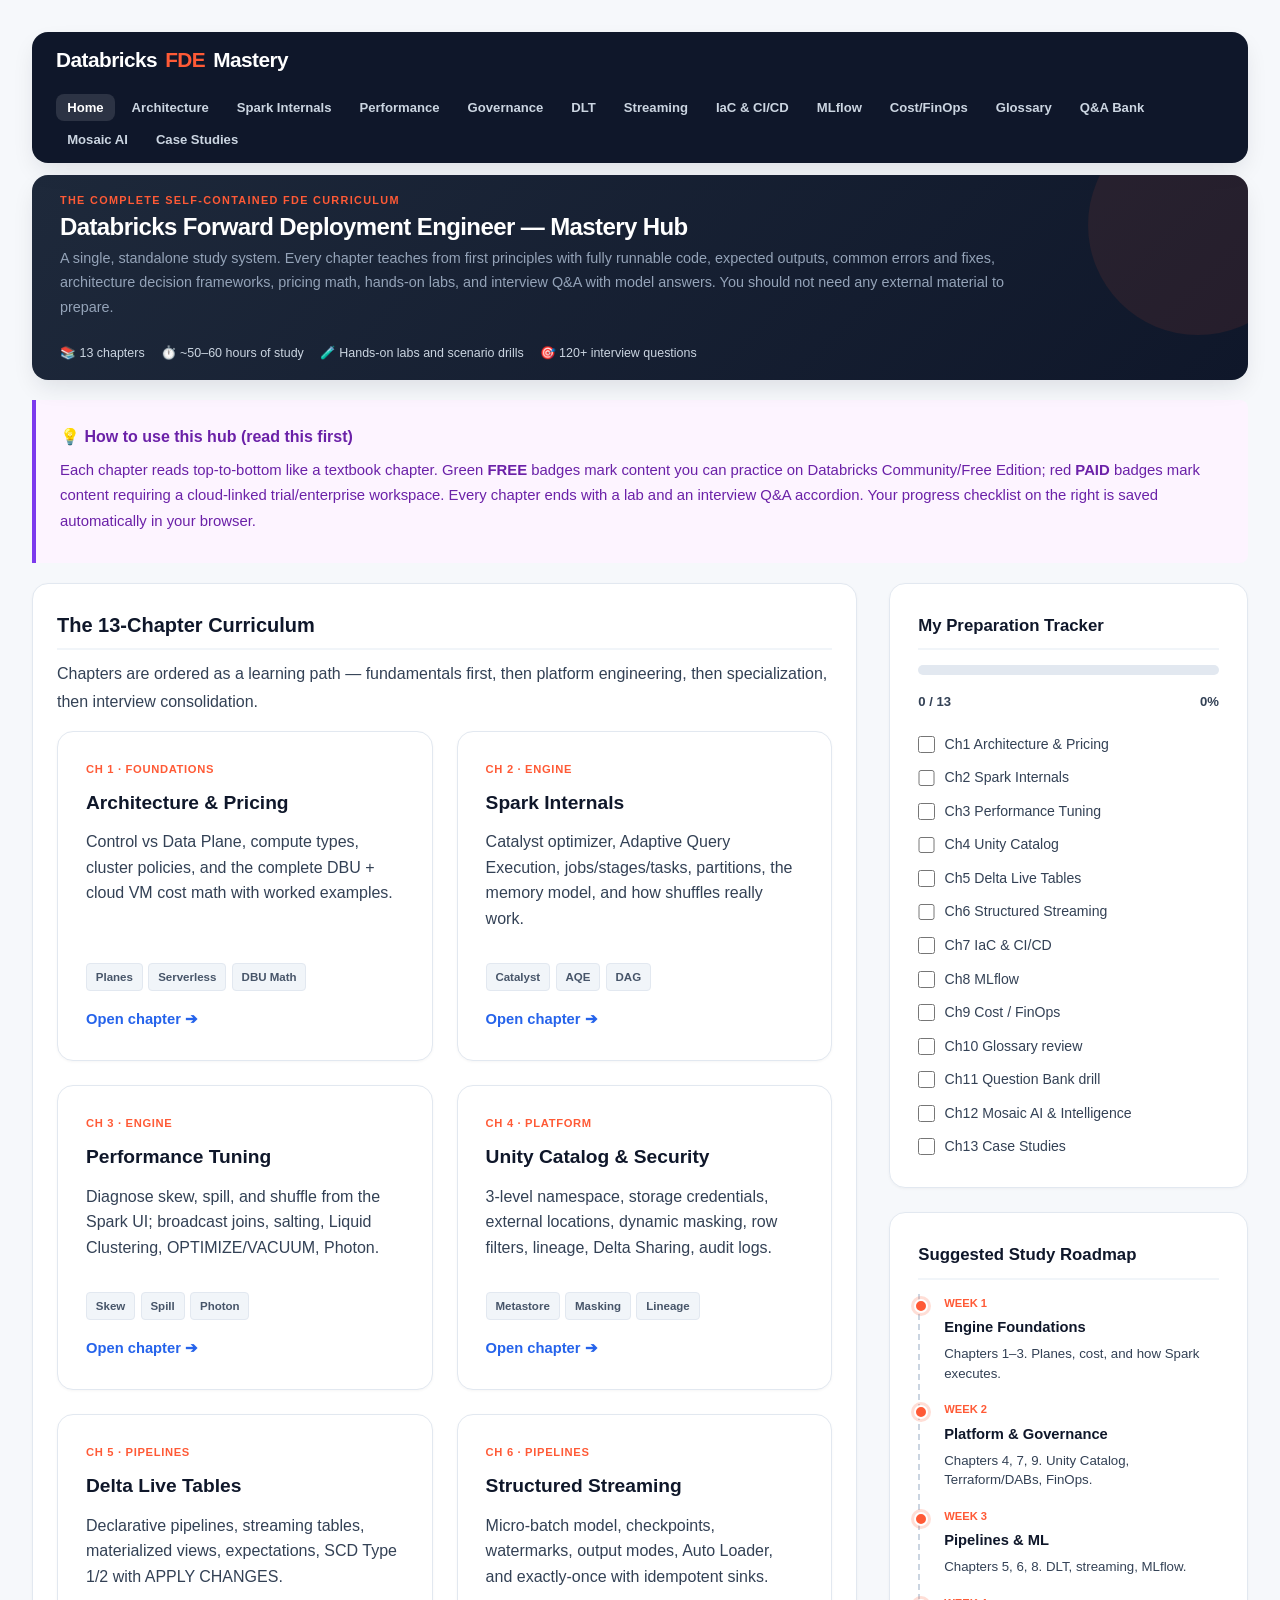
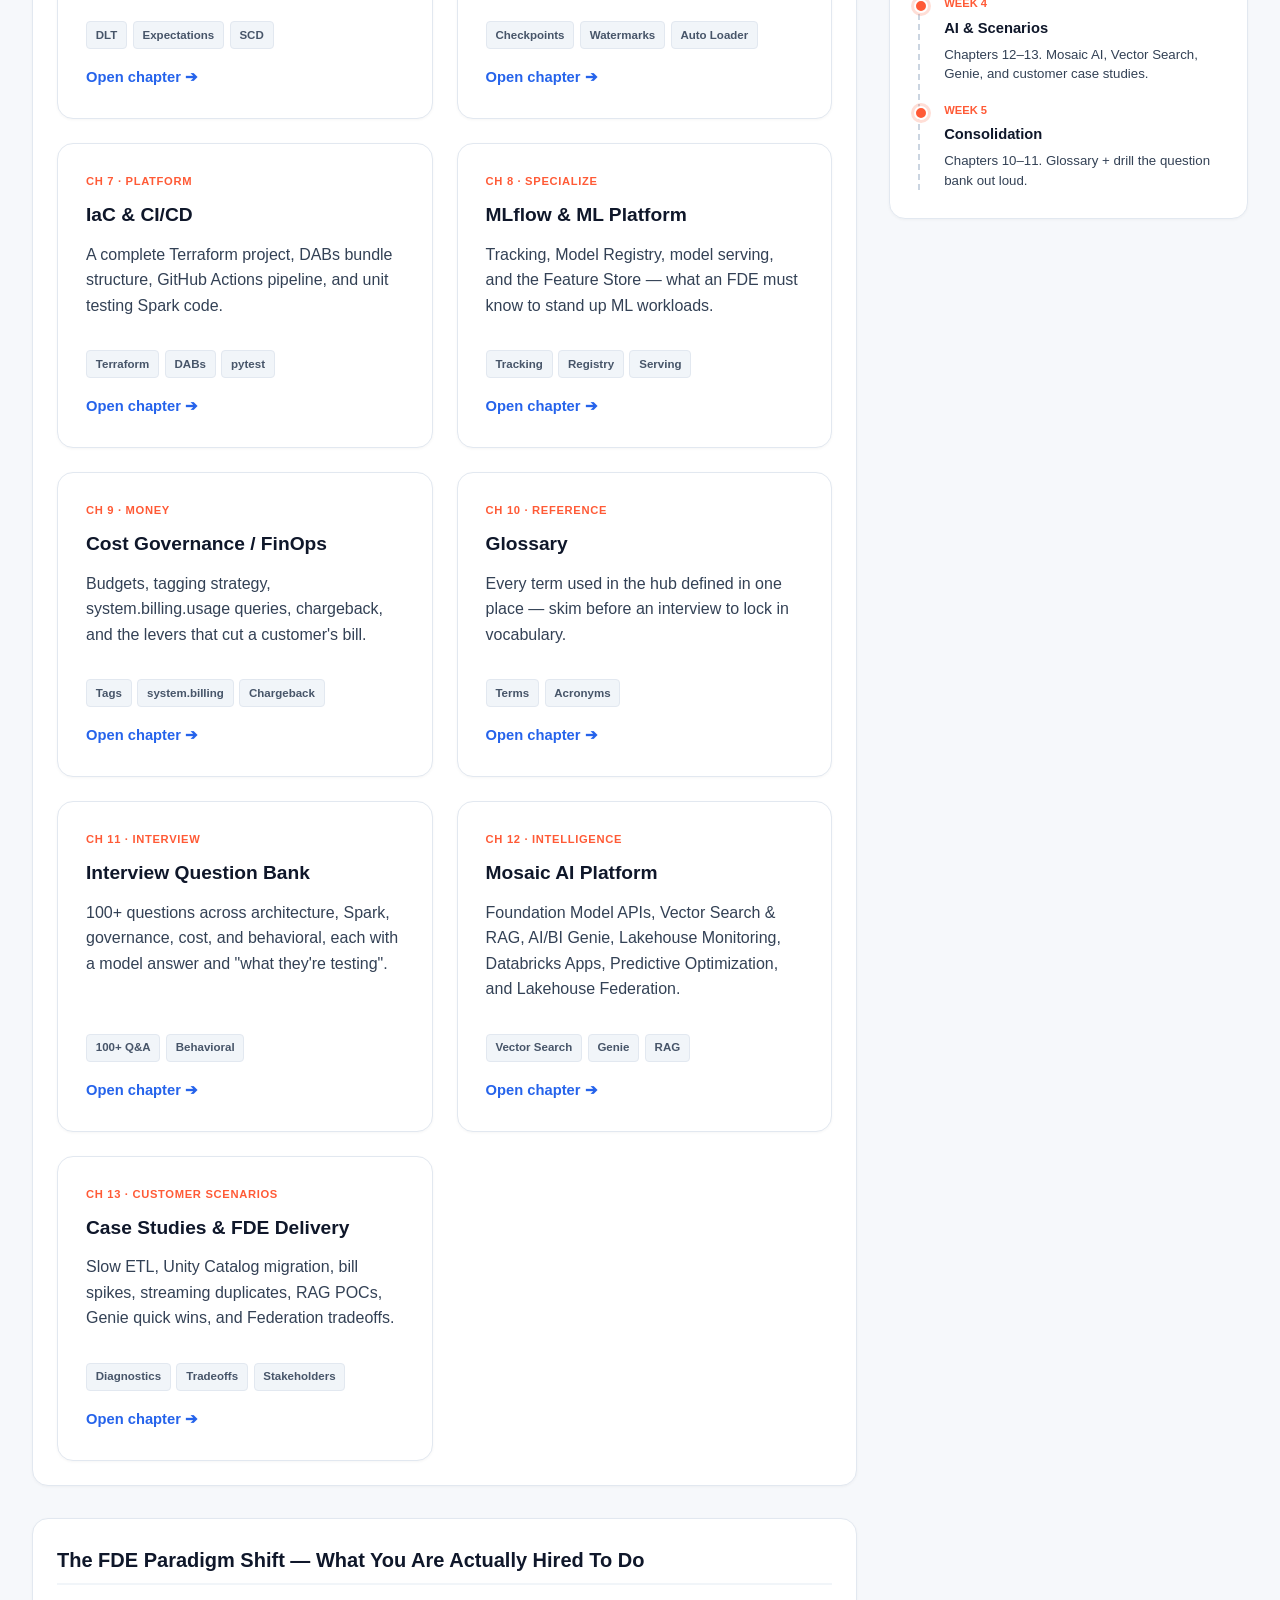
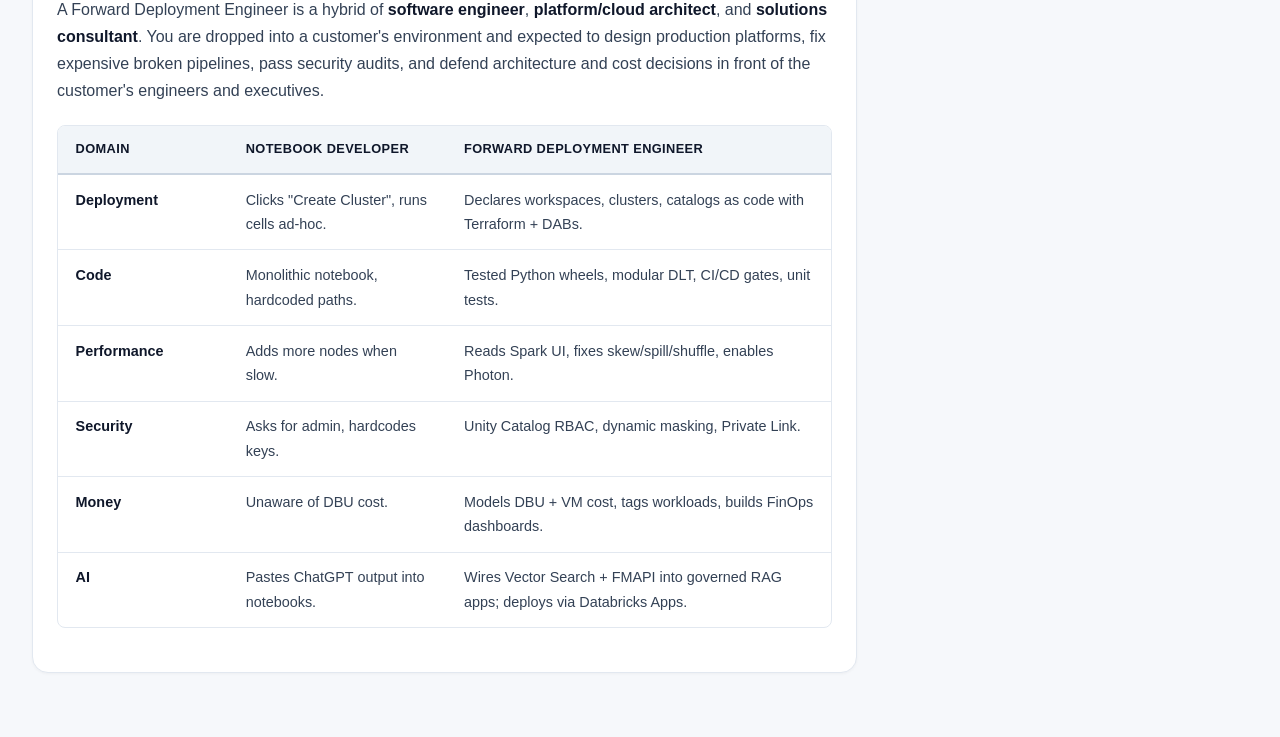
==== commit 0008cb56: "Updated home page" ====
--- a/index.html
+++ b/index.html
@@ -538,17 +538,6 @@
                 <span>⏱️ ~50–60 hours of study</span>
                 <span>🧪 Hands-on labs and scenario drills</span>
                 <span>🎯 120+ interview questions</span>
-            </div>
-            <div class="pills">
-                <span class="pill pill-primary">Spark & Photon Internals</span>
-                <span class="pill">Unity Catalog</span>
-                <span class="pill">Delta Live Tables</span>
-                <span class="pill">Structured Streaming</span>
-                <span class="pill">Terraform & DABs</span>
-                <span class="pill">MLflow</span>
-                <span class="pill">FinOps</span>
-                <span class="pill">Mosaic AI & RAG</span>
-                <span class="pill">Customer Case Studies</span>
             </div>
         </header>
 
--- a/styles.css
+++ b/styles.css
@@ -10,8 +10,10 @@
     --color-text-primary: #0f172a;
     --color-text-secondary: #334155;
     --color-text-muted: #64748b;
-    --color-brand-primary: #ff5a36;  /* Databricks Orange */
-    --color-brand-secondary: #0f172a; /* Dark Slate */
+    --color-brand-primary: #ff5a36;
+    /* Databricks Orange */
+    --color-brand-secondary: #0f172a;
+    /* Dark Slate */
     --color-accent-blue: #2563eb;
     --color-accent-teal: #0d9488;
     --color-accent-green: #10b981;
@@ -21,13 +23,19 @@
     --color-border-light: #e2e8f0;
     --border-radius: 16px;
     --border-radius-sm: 8px;
-    --shadow-sm: 0 1px 3px rgba(0,0,0,0.04);
+    --shadow-sm: 0 1px 3px rgba(0, 0, 0, 0.04);
     --shadow-md: 0 10px 25px -5px rgba(15, 23, 42, 0.12);
 }
 
-* { box-sizing: border-box; margin: 0; padding: 0; }
-
-html { scroll-behavior: smooth; }
+* {
+    box-sizing: border-box;
+    margin: 0;
+    padding: 0;
+}
+
+html {
+    scroll-behavior: smooth;
+}
 
 body {
     font-family: 'Segoe UI', -apple-system, BlinkMacSystemFont, Roboto, sans-serif;
@@ -61,14 +69,25 @@
     top: 0.5rem;
     z-index: 50;
 }
+
 .navbar .brand {
     font-size: 1.3rem;
     font-weight: 800;
     letter-spacing: -0.025em;
     white-space: nowrap;
 }
-.navbar .brand span { color: var(--color-brand-primary); }
-.nav-links { display: flex; gap: 0.35rem; list-style: none; flex-wrap: wrap; }
+
+.navbar .brand span {
+    color: var(--color-brand-primary);
+}
+
+.nav-links {
+    display: flex;
+    gap: 0.35rem;
+    list-style: none;
+    flex-wrap: wrap;
+}
+
 .nav-links a {
     color: #cbd5e1;
     text-decoration: none;
@@ -79,13 +98,16 @@
     transition: all 0.2s ease;
     white-space: nowrap;
 }
-.nav-links a:hover, .nav-links a.active {
+
+.nav-links a:hover,
+.nav-links a.active {
     color: #fff;
-    background-color: rgba(255,255,255,0.12);
+    background-color: rgba(255, 255, 255, 0.12);
 }
 
 /* ---------------- Hero / Headers ---------------- */
-.content-header, header.hero {
+.content-header,
+header.hero {
     background: linear-gradient(135deg, #1e293b 0%, #0f172a 100%);
     color: #fff;
     padding: 1rem 1.75rem;
@@ -95,15 +117,20 @@
     position: relative;
     overflow: hidden;
 }
-.content-header::before, header.hero::before {
+
+.content-header::before,
+header.hero::before {
     content: '';
     position: absolute;
-    top: -60px; right: -60px;
-    width: 220px; height: 220px;
+    top: -60px;
+    right: -60px;
+    width: 220px;
+    height: 220px;
     background: rgba(255, 90, 54, 0.09);
     border-radius: 50%;
     pointer-events: none;
 }
+
 .eyebrow {
     font-size: 0.68rem;
     font-weight: 700;
@@ -112,18 +139,23 @@
     color: var(--color-brand-primary);
     margin-bottom: 0.25rem;
 }
-.content-header h1, header.hero h1 {
+
+.content-header h1,
+header.hero h1 {
     font-size: 1.5rem;
     font-weight: 800;
     letter-spacing: -0.025em;
     margin-bottom: 0.25rem;
     line-height: 1.2;
 }
-.content-header p, header.hero p {
+
+.content-header p,
+header.hero p {
     color: #94a3b8;
     font-size: 0.9rem;
     max-width: 950px;
 }
+
 .reading-meta {
     display: flex;
     gap: 1rem;
@@ -132,10 +164,21 @@
     font-size: 0.78rem;
     color: #cbd5e1;
 }
-.reading-meta span { display: flex; align-items: center; gap: 0.35rem; }
+
+.reading-meta span {
+    display: flex;
+    align-items: center;
+    gap: 0.35rem;
+}
 
 /* ---------------- Pills / Badges ---------------- */
-.pills { display: flex; gap: 0.4rem; flex-wrap: wrap; margin-top: 0.5rem; }
+.pills {
+    display: flex;
+    gap: 0.4rem;
+    flex-wrap: wrap;
+    margin-top: 0.5rem;
+}
+
 .pill {
     font-size: 0.72rem;
     font-weight: 700;
@@ -143,15 +186,17 @@
     border-radius: 9999px;
     text-transform: uppercase;
     letter-spacing: 0.05em;
-    background-color: rgba(255,255,255,0.1);
+    background-color: rgba(255, 255, 255, 0.1);
     color: #cbd5e1;
-    border: 1px solid rgba(255,255,255,0.15);
-}
+    border: 1px solid rgba(255, 255, 255, 0.15);
+}
+
 .pill-primary {
     background-color: rgba(255, 90, 54, 0.15);
     color: var(--color-brand-primary);
-    border-color: rgba(255,90,54,0.3);
-}
+    border-color: rgba(255, 90, 54, 0.3);
+}
+
 .badge {
     display: inline-block;
     padding: 0.25rem 0.75rem;
@@ -162,14 +207,43 @@
     letter-spacing: 0.05em;
     margin-bottom: 1rem;
 }
-.badge-paid { background-color: #fee2e2; color: #991b1b; border: 1px solid #fca5a5; }
-.badge-free { background-color: #dcfce7; color: #15803d; border: 1px solid #86efac; }
-.badge-mixed { background-color: #fef9c3; color: #854d0e; border: 1px solid #fde68a; }
+
+.badge-paid {
+    background-color: #fee2e2;
+    color: #991b1b;
+    border: 1px solid #fca5a5;
+}
+
+.badge-free {
+    background-color: #dcfce7;
+    color: #15803d;
+    border: 1px solid #86efac;
+}
+
+.badge-mixed {
+    background-color: #fef9c3;
+    color: #854d0e;
+    border: 1px solid #fde68a;
+}
 
 /* ---------------- Layout ---------------- */
-.grid-layout { display: grid; grid-template-columns: 2.3fr 1fr; gap: 2rem; }
-@media (max-width: 1200px) { .grid-layout { grid-template-columns: 1fr; } }
-.main-content { display: flex; flex-direction: column; gap: 2rem; }
+.grid-layout {
+    display: grid;
+    grid-template-columns: 2.3fr 1fr;
+    gap: 2rem;
+}
+
+@media (max-width: 1200px) {
+    .grid-layout {
+        grid-template-columns: 1fr;
+    }
+}
+
+.main-content {
+    display: flex;
+    flex-direction: column;
+    gap: 2rem;
+}
 
 /* ---------------- Section Cards ---------------- */
 .section-card {
@@ -180,6 +254,7 @@
     box-shadow: var(--shadow-sm);
     scroll-margin-top: 5rem;
 }
+
 .section-card h2 {
     font-size: 1.25rem;
     font-weight: 800;
@@ -188,28 +263,47 @@
     border-bottom: 2px solid #f1f5f9;
     padding-bottom: 0.4rem;
 }
+
 .section-card h3 {
     font-size: 1.18rem;
     font-weight: 700;
     color: var(--color-text-primary);
     margin: 1.75rem 0 0.75rem;
 }
+
 .section-card h4 {
     font-size: 1.02rem;
     font-weight: 700;
     color: var(--color-text-primary);
     margin: 1.25rem 0 0.5rem;
 }
-.section-card p { font-size: 1rem; color: var(--color-text-secondary); margin-bottom: 1rem; }
-.section-card ul, .section-card ol { margin: 0 0 1.15rem 0; padding-left: 0; list-style: none; }
-.section-card ol { counter-reset: step; }
-.section-card ul li, .section-card ol li {
+
+.section-card p {
+    font-size: 1rem;
+    color: var(--color-text-secondary);
+    margin-bottom: 1rem;
+}
+
+.section-card ul,
+.section-card ol {
+    margin: 0 0 1.15rem 0;
+    padding-left: 0;
+    list-style: none;
+}
+
+.section-card ol {
+    counter-reset: step;
+}
+
+.section-card ul li,
+.section-card ol li {
     position: relative;
     padding-left: 1.75rem;
     margin-bottom: 0.6rem;
     font-size: 0.97rem;
     color: var(--color-text-secondary);
 }
+
 .section-card ul li::before {
     content: "▸";
     color: var(--color-brand-primary);
@@ -218,10 +312,12 @@
     left: 0.25rem;
     top: 0;
 }
+
 .section-card ol li {
     counter-increment: step;
     padding-left: 2.5rem;
 }
+
 .section-card ol li::before {
     content: counter(step);
     position: absolute;
@@ -231,13 +327,18 @@
     color: #fff;
     font-size: 0.72rem;
     font-weight: 800;
-    width: 1.4rem; height: 1.4rem;
+    width: 1.4rem;
+    height: 1.4rem;
     border-radius: 50%;
     display: flex;
     align-items: center;
     justify-content: center;
 }
-.section-card strong { color: var(--color-text-primary); }
+
+.section-card strong {
+    color: var(--color-text-primary);
+}
+
 code {
     background-color: #f1f5f9;
     color: #be123c;
@@ -248,20 +349,97 @@
 }
 
 /* ---------------- Callout Boxes ---------------- */
-.box { padding: 1.4rem 1.5rem; border-radius: 0 var(--border-radius-sm) var(--border-radius-sm) 0; margin: 1.25rem 0; }
-.box h4 { margin-top: 0; margin-bottom: 0.5rem; font-size: 1rem; }
-.box p, .box ul li { margin-bottom: 0.4rem; font-size: 0.93rem; }
-.box ul { margin-bottom: 0; }
-.strategy-box { background-color: #ecfdf5; border-left: 4px solid var(--color-accent-green); }
-.strategy-box h4 { color: #065f46; } .strategy-box p, .strategy-box li { color: #065f46; }
-.decision-box { background-color: #eff6ff; border-left: 4px solid var(--color-accent-blue); }
-.decision-box h4 { color: #1e3a8a; } .decision-box p, .decision-box li { color: #1e40af; }
-.pricing-box { background-color: #fff7ed; border-left: 4px solid var(--color-accent-orange); }
-.pricing-box h4 { color: #854d0e; } .pricing-box p, .pricing-box li { color: #7c2d12; }
-.warning-box { background-color: #fef2f2; border-left: 4px solid #ef4444; }
-.warning-box h4 { color: #991b1b; } .warning-box p, .warning-box li { color: #991b1b; }
-.gotcha-box { background-color: #fdf4ff; border-left: 4px solid var(--color-accent-purple); }
-.gotcha-box h4 { color: #6b21a8; } .gotcha-box p, .gotcha-box li { color: #6b21a8; }
+.box {
+    padding: 1.4rem 1.5rem;
+    border-radius: 0 var(--border-radius-sm) var(--border-radius-sm) 0;
+    margin: 1.25rem 0;
+}
+
+.box h4 {
+    margin-top: 0;
+    margin-bottom: 0.5rem;
+    font-size: 1rem;
+}
+
+.box p,
+.box ul li {
+    margin-bottom: 0.4rem;
+    font-size: 0.93rem;
+}
+
+.box ul {
+    margin-bottom: 0;
+}
+
+.strategy-box {
+    background-color: #ecfdf5;
+    border-left: 4px solid var(--color-accent-green);
+}
+
+.strategy-box h4 {
+    color: #065f46;
+}
+
+.strategy-box p,
+.strategy-box li {
+    color: #065f46;
+}
+
+.decision-box {
+    background-color: #eff6ff;
+    border-left: 4px solid var(--color-accent-blue);
+}
+
+.decision-box h4 {
+    color: #1e3a8a;
+}
+
+.decision-box p,
+.decision-box li {
+    color: #1e40af;
+}
+
+.pricing-box {
+    background-color: #fff7ed;
+    border-left: 4px solid var(--color-accent-orange);
+}
+
+.pricing-box h4 {
+    color: #854d0e;
+}
+
+.pricing-box p,
+.pricing-box li {
+    color: #7c2d12;
+}
+
+.warning-box {
+    background-color: #fef2f2;
+    border-left: 4px solid #ef4444;
+}
+
+.warning-box h4 {
+    color: #991b1b;
+}
+
+.warning-box p,
+.warning-box li {
+    color: #991b1b;
+}
+
+.gotcha-box {
+    background-color: #fdf4ff;
+    border-left: 4px solid var(--color-accent-purple);
+}
+
+.gotcha-box h4 {
+    color: #6b21a8;
+}
+
+.gotcha-box p,
+.gotcha-box li {
+    color: #6b21a8;
+}
 
 /* ---------------- Code Blocks ---------------- */
 pre {
@@ -277,7 +455,14 @@
     border: 1px solid #1e293b;
     position: relative;
 }
-pre code { background: none; color: inherit; padding: 0; font-size: inherit; }
+
+pre code {
+    background: none;
+    color: inherit;
+    padding: 0;
+    font-size: inherit;
+}
+
 .code-label {
     display: inline-block;
     font-size: 0.7rem;
@@ -292,12 +477,30 @@
     border-bottom: none;
     margin-top: 0.5rem;
 }
-.code-label + pre { margin-top: 0; border-top-left-radius: 0; }
-.comment { color: #64748b; }
+
+.code-label+pre {
+    margin-top: 0;
+    border-top-left-radius: 0;
+}
+
+.comment {
+    color: #64748b;
+}
 
 /* ---------------- Tables ---------------- */
-.table-scroll { overflow-x: auto; margin: 1.25rem 0; border-radius: var(--border-radius-sm); border: 1px solid var(--color-border-light); }
-table { width: 100%; border-collapse: collapse; font-size: 0.9rem; }
+.table-scroll {
+    overflow-x: auto;
+    margin: 1.25rem 0;
+    border-radius: var(--border-radius-sm);
+    border: 1px solid var(--color-border-light);
+}
+
+table {
+    width: 100%;
+    border-collapse: collapse;
+    font-size: 0.9rem;
+}
+
 th {
     background-color: #f1f5f9;
     font-weight: 700;
@@ -309,12 +512,31 @@
     text-transform: uppercase;
     letter-spacing: 0.03em;
 }
-td { padding: 0.8rem 1.1rem; border-bottom: 1px solid var(--color-border-light); color: var(--color-text-secondary); vertical-align: top; }
-tr:last-child td { border-bottom: none; }
-tbody tr:hover td { background-color: #f8fafc; }
+
+td {
+    padding: 0.8rem 1.1rem;
+    border-bottom: 1px solid var(--color-border-light);
+    color: var(--color-text-secondary);
+    vertical-align: top;
+}
+
+tr:last-child td {
+    border-bottom: none;
+}
+
+tbody tr:hover td {
+    background-color: #f8fafc;
+}
 
 /* ---------------- Interview Q&A (accordion) ---------------- */
-.qa { border: 1px solid var(--color-border-light); border-radius: var(--border-radius-sm); margin-bottom: 0.85rem; overflow: hidden; background: #fff; }
+.qa {
+    border: 1px solid var(--color-border-light);
+    border-radius: var(--border-radius-sm);
+    margin-bottom: 0.85rem;
+    overflow: hidden;
+    background: #fff;
+}
+
 .qa summary {
     padding: 1rem 1.25rem;
     font-weight: 700;
@@ -327,15 +549,62 @@
     align-items: center;
     font-size: 0.97rem;
 }
-.qa summary::-webkit-details-marker { display: none; }
-.qa summary::before { content: "Q"; background: var(--color-accent-blue); color: #fff; font-size: 0.7rem; font-weight: 800; min-width: 1.5rem; height: 1.5rem; border-radius: 50%; display: inline-flex; align-items: center; justify-content: center; }
-.qa summary span.q-text { flex: 1; }
-.qa summary::after { content: "+"; font-size: 1.3rem; color: var(--color-text-muted); }
-.qa[open] summary::after { content: "\2212"; }
-.qa[open] summary { border-bottom: 1px solid var(--color-border-light); background: #f8fafc; }
-.qa .qa-body { padding: 1.1rem 1.25rem; font-size: 0.94rem; color: var(--color-text-secondary); }
-.qa .qa-body .tell { background: #eff6ff; border-radius: var(--border-radius-sm); padding: 0.6rem 0.9rem; margin-bottom: 0.75rem; font-size: 0.85rem; color: #1e40af; }
-.qa .qa-body .tell strong { color: #1e3a8a; }
+
+.qa summary::-webkit-details-marker {
+    display: none;
+}
+
+.qa summary::before {
+    content: "Q";
+    background: var(--color-accent-blue);
+    color: #fff;
+    font-size: 0.7rem;
+    font-weight: 800;
+    min-width: 1.5rem;
+    height: 1.5rem;
+    border-radius: 50%;
+    display: inline-flex;
+    align-items: center;
+    justify-content: center;
+}
+
+.qa summary span.q-text {
+    flex: 1;
+}
+
+.qa summary::after {
+    content: "+";
+    font-size: 1.3rem;
+    color: var(--color-text-muted);
+}
+
+.qa[open] summary::after {
+    content: "\2212";
+}
+
+.qa[open] summary {
+    border-bottom: 1px solid var(--color-border-light);
+    background: #f8fafc;
+}
+
+.qa .qa-body {
+    padding: 1.1rem 1.25rem;
+    font-size: 0.94rem;
+    color: var(--color-text-secondary);
+}
+
+.qa .qa-body .tell {
+    background: #eff6ff;
+    border-radius: var(--border-radius-sm);
+    padding: 0.6rem 0.9rem;
+    margin-bottom: 0.75rem;
+    font-size: 0.85rem;
+    color: #1e40af;
+}
+
+.qa .qa-body .tell strong {
+    color: #1e3a8a;
+}
 
 /* ---------------- Diagram Block ---------------- */
 .diagram {
@@ -352,56 +621,319 @@
 }
 
 /* ---------------- Sidebar ---------------- */
-.sidebar-panel { display: flex; flex-direction: column; gap: 1.5rem; position: sticky; top: 5rem; align-self: start; }
-.side-card { background-color: #fff; border-radius: var(--border-radius); border: 1px solid var(--color-border-light); padding: 1.75rem; box-shadow: var(--shadow-sm); }
-.side-card h3 { font-size: 1.05rem; font-weight: 800; color: var(--color-brand-secondary); margin-bottom: 0.9rem; border-bottom: 2px solid #f1f5f9; padding-bottom: 0.5rem; }
-.side-card p { font-size: 0.85rem; color: var(--color-text-secondary); line-height: 1.55; margin-bottom: 0.75rem; }
-.toc { list-style: none; display: flex; flex-direction: column; gap: 0.15rem; }
-.toc a { display: block; font-size: 0.87rem; color: var(--color-text-secondary); text-decoration: none; padding: 0.4rem 0.6rem; border-radius: 6px; border-left: 2px solid transparent; }
-.toc a:hover { background: #f1f5f9; color: var(--color-brand-secondary); border-left-color: var(--color-brand-primary); }
-
-.checklist { list-style: none; display: flex; flex-direction: column; gap: 0.6rem; }
-.checklist-item { display: flex; align-items: flex-start; gap: 0.6rem; font-size: 0.88rem; color: var(--color-text-secondary); cursor: pointer; }
-.checklist-item input[type="checkbox"] { margin-top: 0.2rem; width: 1.05rem; height: 1.05rem; cursor: pointer; flex-shrink: 0; }
-.checklist-item span.completed { text-decoration: line-through; color: var(--color-text-muted); }
+.sidebar-panel {
+    display: flex;
+    flex-direction: column;
+    gap: 1.5rem;
+    position: sticky;
+    top: 5rem;
+    align-self: start;
+}
+
+.side-card {
+    background-color: #fff;
+    border-radius: var(--border-radius);
+    border: 1px solid var(--color-border-light);
+    padding: 1.75rem;
+    box-shadow: var(--shadow-sm);
+}
+
+.side-card h3 {
+    font-size: 1.05rem;
+    font-weight: 800;
+    color: var(--color-brand-secondary);
+    margin-bottom: 0.9rem;
+    border-bottom: 2px solid #f1f5f9;
+    padding-bottom: 0.5rem;
+}
+
+.side-card p {
+    font-size: 0.85rem;
+    color: var(--color-text-secondary);
+    line-height: 1.55;
+    margin-bottom: 0.75rem;
+}
+
+.toc {
+    list-style: none;
+    display: flex;
+    flex-direction: column;
+    gap: 0.15rem;
+}
+
+.toc a {
+    display: block;
+    font-size: 0.87rem;
+    color: var(--color-text-secondary);
+    text-decoration: none;
+    padding: 0.4rem 0.6rem;
+    border-radius: 6px;
+    border-left: 2px solid transparent;
+}
+
+.toc a:hover {
+    background: #f1f5f9;
+    color: var(--color-brand-secondary);
+    border-left-color: var(--color-brand-primary);
+}
+
+.checklist {
+    list-style: none;
+    display: flex;
+    flex-direction: column;
+    gap: 0.6rem;
+}
+
+.checklist-item {
+    display: flex;
+    align-items: flex-start;
+    gap: 0.6rem;
+    font-size: 0.88rem;
+    color: var(--color-text-secondary);
+    cursor: pointer;
+}
+
+.checklist-item input[type="checkbox"] {
+    margin-top: 0.2rem;
+    width: 1.05rem;
+    height: 1.05rem;
+    cursor: pointer;
+    flex-shrink: 0;
+}
+
+.checklist-item span.completed {
+    text-decoration: line-through;
+    color: var(--color-text-muted);
+}
 
 /* ---------------- Progress ---------------- */
-.progress-percent-bar { background-color: #e2e8f0; border-radius: 9999px; height: 10px; margin-bottom: 1rem; overflow: hidden; }
-.progress-percent-fill { background-color: var(--color-accent-green); height: 100%; width: 0%; transition: width 0.3s ease; }
-.progress-stats { display: flex; justify-content: space-between; font-size: 0.82rem; font-weight: 700; color: var(--color-text-secondary); margin-bottom: 1.25rem; }
+.progress-percent-bar {
+    background-color: #e2e8f0;
+    border-radius: 9999px;
+    height: 10px;
+    margin-bottom: 1rem;
+    overflow: hidden;
+}
+
+.progress-percent-fill {
+    background-color: var(--color-accent-green);
+    height: 100%;
+    width: 0%;
+    transition: width 0.3s ease;
+}
+
+.progress-stats {
+    display: flex;
+    justify-content: space-between;
+    font-size: 0.82rem;
+    font-weight: 700;
+    color: var(--color-text-secondary);
+    margin-bottom: 1.25rem;
+}
 
 /* ---------------- Chapter cards (index) ---------------- */
-.modular-grid { display: grid; grid-template-columns: repeat(auto-fit, minmax(340px, 1fr)); gap: 1.5rem; }
-@media (max-width: 600px) { .modular-grid { grid-template-columns: 1fr; } }
-.module-card { background-color: #fff; border: 1px solid var(--color-border-light); border-radius: var(--border-radius); padding: 1.75rem; box-shadow: var(--shadow-sm); transition: transform 0.2s ease, box-shadow 0.2s ease; display: flex; flex-direction: column; }
-.module-card:hover { transform: translateY(-3px); box-shadow: var(--shadow-md); border-color: var(--color-border); }
-.module-eyebrow { font-size: 0.7rem; font-weight: 800; text-transform: uppercase; letter-spacing: 0.06em; color: var(--color-brand-primary); margin-bottom: 0.5rem; }
-.module-title { font-size: 1.2rem; font-weight: 800; color: var(--color-brand-secondary); margin-bottom: 0.6rem; }
-.module-desc { font-size: 0.92rem; color: var(--color-text-secondary); line-height: 1.6; flex: 1; }
-.module-skills { display: flex; flex-wrap: wrap; gap: 0.35rem; margin: 1rem 0; }
-.skill-tag { font-size: 0.72rem; font-weight: 600; padding: 0.2rem 0.55rem; border-radius: 4px; background-color: #f1f5f9; color: #475569; border: 1px solid #e2e8f0; }
-.module-link { font-size: 0.92rem; font-weight: 700; color: var(--color-accent-blue); text-decoration: none; margin-top: auto; }
-.module-link:hover { text-decoration: underline; }
+.modular-grid {
+    display: grid;
+    grid-template-columns: repeat(auto-fit, minmax(340px, 1fr));
+    gap: 1.5rem;
+}
+
+@media (max-width: 600px) {
+    .modular-grid {
+        grid-template-columns: 1fr;
+    }
+}
+
+.module-card {
+    background-color: #fff;
+    border: 1px solid var(--color-border-light);
+    border-radius: var(--border-radius);
+    padding: 1.75rem;
+    box-shadow: var(--shadow-sm);
+    transition: transform 0.2s ease, box-shadow 0.2s ease;
+    display: flex;
+    flex-direction: column;
+}
+
+.module-card:hover {
+    transform: translateY(-3px);
+    box-shadow: var(--shadow-md);
+    border-color: var(--color-border);
+}
+
+.module-eyebrow {
+    font-size: 0.7rem;
+    font-weight: 800;
+    text-transform: uppercase;
+    letter-spacing: 0.06em;
+    color: var(--color-brand-primary);
+    margin-bottom: 0.5rem;
+}
+
+.module-title {
+    font-size: 1.2rem;
+    font-weight: 800;
+    color: var(--color-brand-secondary);
+    margin-bottom: 0.6rem;
+}
+
+.module-desc {
+    font-size: 0.92rem;
+    color: var(--color-text-secondary);
+    line-height: 1.6;
+    flex: 1;
+}
+
+.module-skills {
+    display: flex;
+    flex-wrap: wrap;
+    gap: 0.35rem;
+    margin: 1rem 0;
+}
+
+.skill-tag {
+    font-size: 0.72rem;
+    font-weight: 600;
+    padding: 0.2rem 0.55rem;
+    border-radius: 4px;
+    background-color: #f1f5f9;
+    color: #475569;
+    border: 1px solid #e2e8f0;
+}
+
+.module-link {
+    font-size: 0.92rem;
+    font-weight: 700;
+    color: var(--color-accent-blue);
+    text-decoration: none;
+    margin-top: auto;
+}
+
+.module-link:hover {
+    text-decoration: underline;
+}
 
 /* ---------------- Roadmap timeline ---------------- */
-.roadmap-steps { display: flex; flex-direction: column; gap: 1.1rem; position: relative; padding-left: 1.5rem; border-left: 2px dashed #cbd5e1; }
-.roadmap-step { position: relative; }
-.roadmap-step::before { content: ''; position: absolute; left: calc(-1.5rem - 6px); top: 5px; width: 10px; height: 10px; border-radius: 50%; background-color: var(--color-brand-primary); border: 2px solid #fff; box-shadow: 0 0 0 3px rgba(255,90,54,0.2); }
-.step-phase { font-size: 0.7rem; font-weight: 800; color: var(--color-brand-primary); text-transform: uppercase; }
-.step-name { font-size: 0.92rem; font-weight: 700; color: var(--color-brand-secondary); }
-.step-desc { font-size: 0.83rem; color: var(--color-text-secondary); line-height: 1.45; }
+.roadmap-steps {
+    display: flex;
+    flex-direction: column;
+    gap: 1.1rem;
+    position: relative;
+    padding-left: 1.5rem;
+    border-left: 2px dashed #cbd5e1;
+}
+
+.roadmap-step {
+    position: relative;
+}
+
+.roadmap-step::before {
+    content: '';
+    position: absolute;
+    left: calc(-1.5rem - 6px);
+    top: 5px;
+    width: 10px;
+    height: 10px;
+    border-radius: 50%;
+    background-color: var(--color-brand-primary);
+    border: 2px solid #fff;
+    box-shadow: 0 0 0 3px rgba(255, 90, 54, 0.2);
+}
+
+.step-phase {
+    font-size: 0.7rem;
+    font-weight: 800;
+    color: var(--color-brand-primary);
+    text-transform: uppercase;
+}
+
+.step-name {
+    font-size: 0.92rem;
+    font-weight: 700;
+    color: var(--color-brand-secondary);
+}
+
+.step-desc {
+    font-size: 0.83rem;
+    color: var(--color-text-secondary);
+    line-height: 1.45;
+}
 
 /* ---------------- Prev/Next footer nav ---------------- */
-.page-nav { display: flex; justify-content: space-between; gap: 1rem; margin-top: 2rem; flex-wrap: wrap; }
-.page-nav a { flex: 1; min-width: 220px; background: #fff; border: 1px solid var(--color-border-light); border-radius: var(--border-radius); padding: 1.1rem 1.4rem; text-decoration: none; box-shadow: var(--shadow-sm); transition: all 0.2s ease; }
-.page-nav a:hover { border-color: var(--color-brand-primary); transform: translateY(-2px); }
-.page-nav .dir { font-size: 0.72rem; font-weight: 700; text-transform: uppercase; letter-spacing: 0.05em; color: var(--color-text-muted); }
-.page-nav .pg-title { font-size: 1rem; font-weight: 700; color: var(--color-brand-secondary); margin-top: 0.2rem; }
-.page-nav a.next { text-align: right; }
+.page-nav {
+    display: flex;
+    justify-content: space-between;
+    gap: 1rem;
+    margin-top: 2rem;
+    flex-wrap: wrap;
+}
+
+.page-nav a {
+    flex: 1;
+    min-width: 220px;
+    background: #fff;
+    border: 1px solid var(--color-border-light);
+    border-radius: var(--border-radius);
+    padding: 1.1rem 1.4rem;
+    text-decoration: none;
+    box-shadow: var(--shadow-sm);
+    transition: all 0.2s ease;
+}
+
+.page-nav a:hover {
+    border-color: var(--color-brand-primary);
+    transform: translateY(-2px);
+}
+
+.page-nav .dir {
+    font-size: 0.72rem;
+    font-weight: 700;
+    text-transform: uppercase;
+    letter-spacing: 0.05em;
+    color: var(--color-text-muted);
+}
+
+.page-nav .pg-title {
+    font-size: 1rem;
+    font-weight: 700;
+    color: var(--color-brand-secondary);
+    margin-top: 0.2rem;
+}
+
+.page-nav a.next {
+    text-align: right;
+}
 
 /* ---------------- Misc ---------------- */
-.kpi-grid { display: grid; grid-template-columns: repeat(auto-fit, minmax(160px, 1fr)); gap: 1rem; margin: 1.25rem 0; }
-.kpi { background: #f8fafc; border: 1px solid var(--color-border-light); border-radius: var(--border-radius-sm); padding: 1.1rem; }
-.kpi .kpi-value { font-size: 1.5rem; font-weight: 800; color: var(--color-brand-secondary); }
-.kpi .kpi-label { font-size: 0.78rem; color: var(--color-text-muted); text-transform: uppercase; letter-spacing: 0.04em; font-weight: 600; margin-top: 0.2rem; }
-.anchor-offset { scroll-margin-top: 5rem; }
+.kpi-grid {
+    display: grid;
+    grid-template-columns: repeat(auto-fit, minmax(160px, 1fr));
+    gap: 1rem;
+    margin: 1.25rem 0;
+}
+
+.kpi {
+    background: #f8fafc;
+    border: 1px solid var(--color-border-light);
+    border-radius: var(--border-radius-sm);
+    padding: 1.1rem;
+}
+
+.kpi .kpi-value {
+    font-size: 1.5rem;
+    font-weight: 800;
+    color: var(--color-brand-secondary);
+}
+
+.kpi .kpi-label {
+    font-size: 0.78rem;
+    color: var(--color-text-muted);
+    text-transform: uppercase;
+    letter-spacing: 0.04em;
+    font-weight: 600;
+    margin-top: 0.2rem;
+}
+
+.anchor-offset {
+    scroll-margin-top: 5rem;
+}
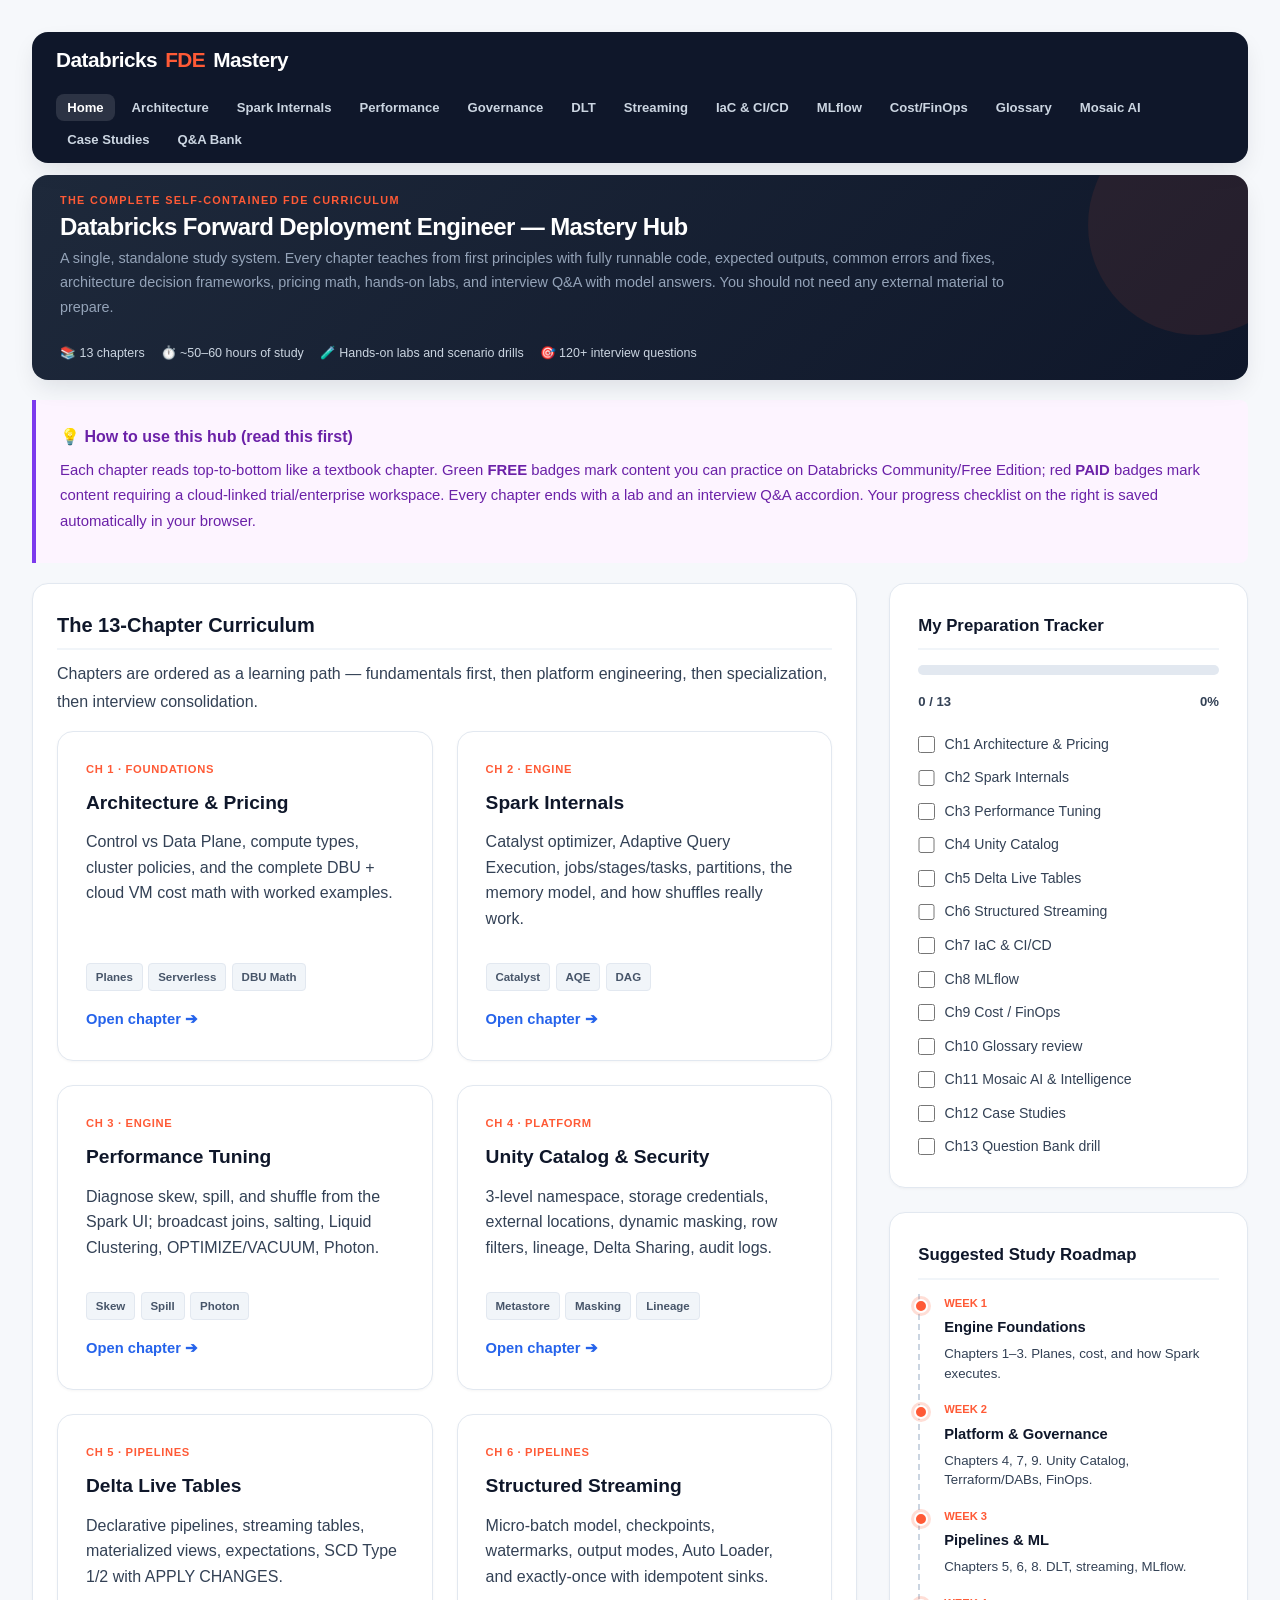
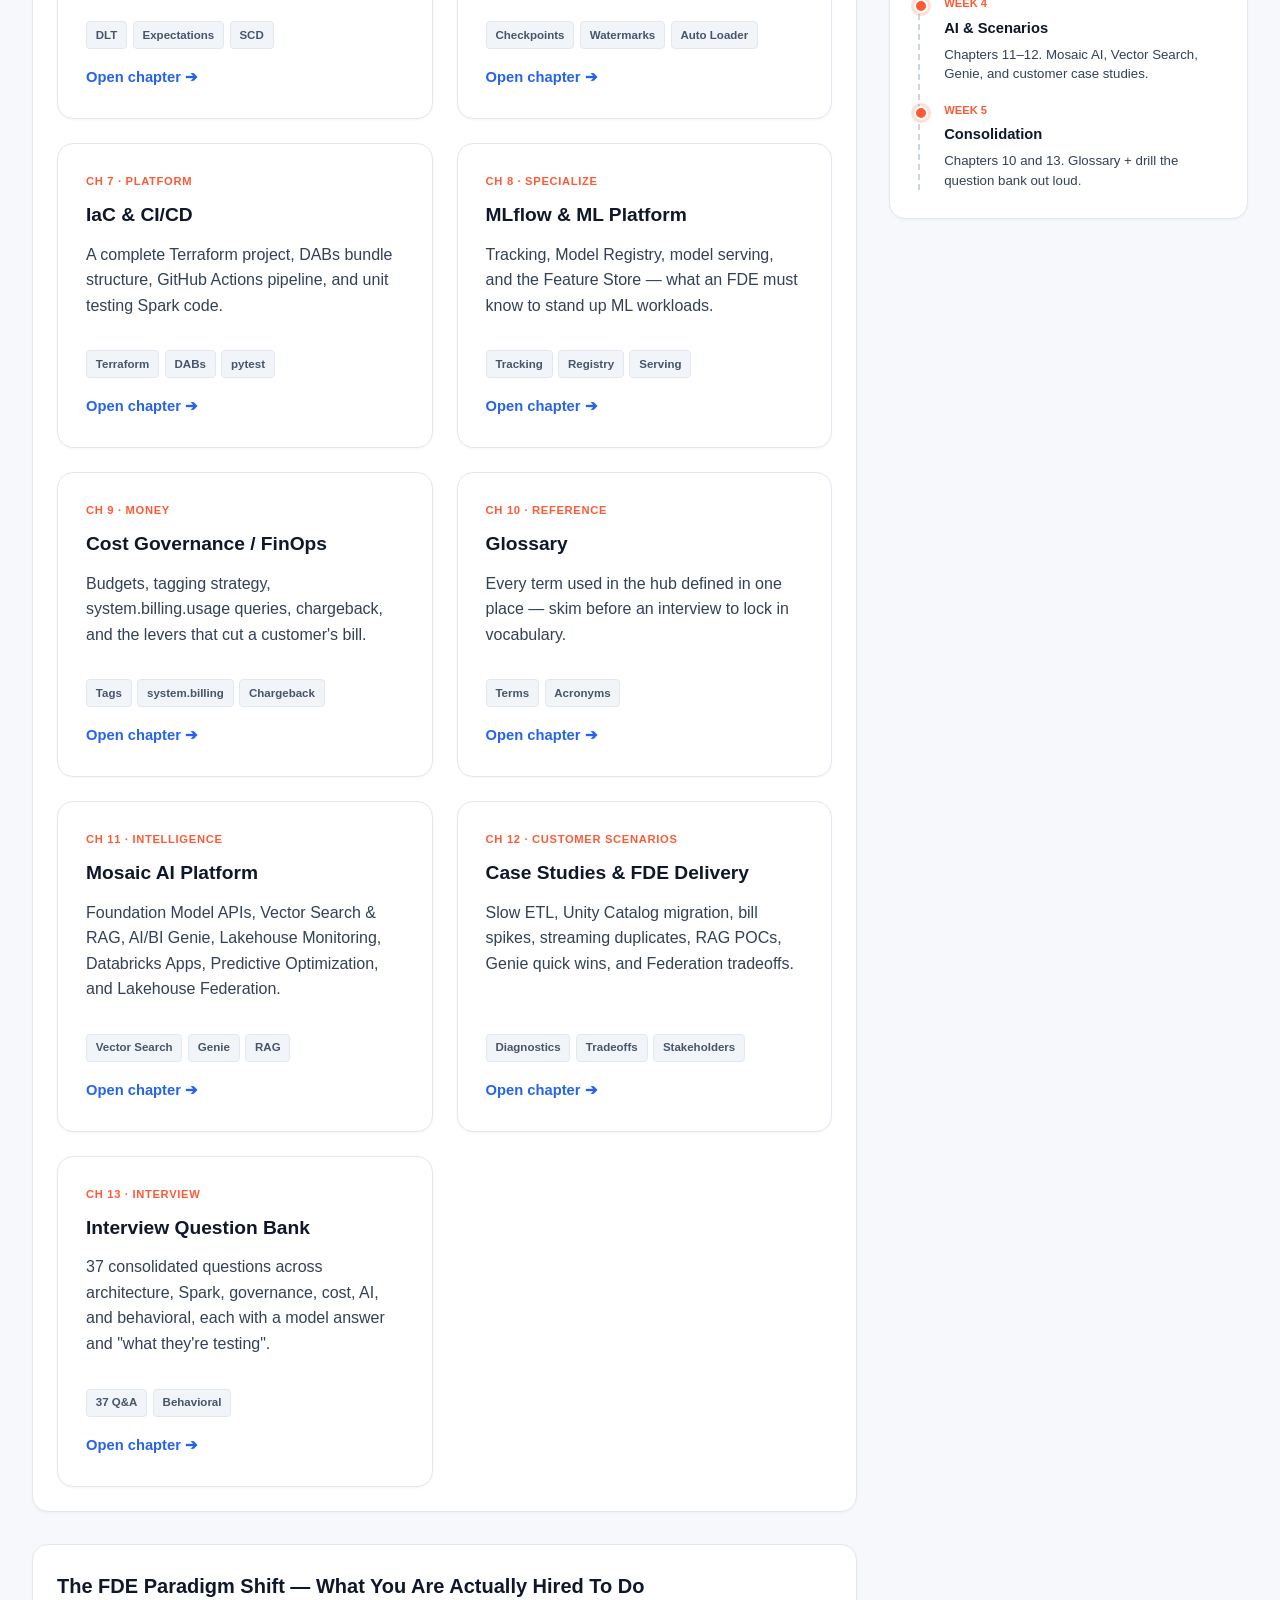
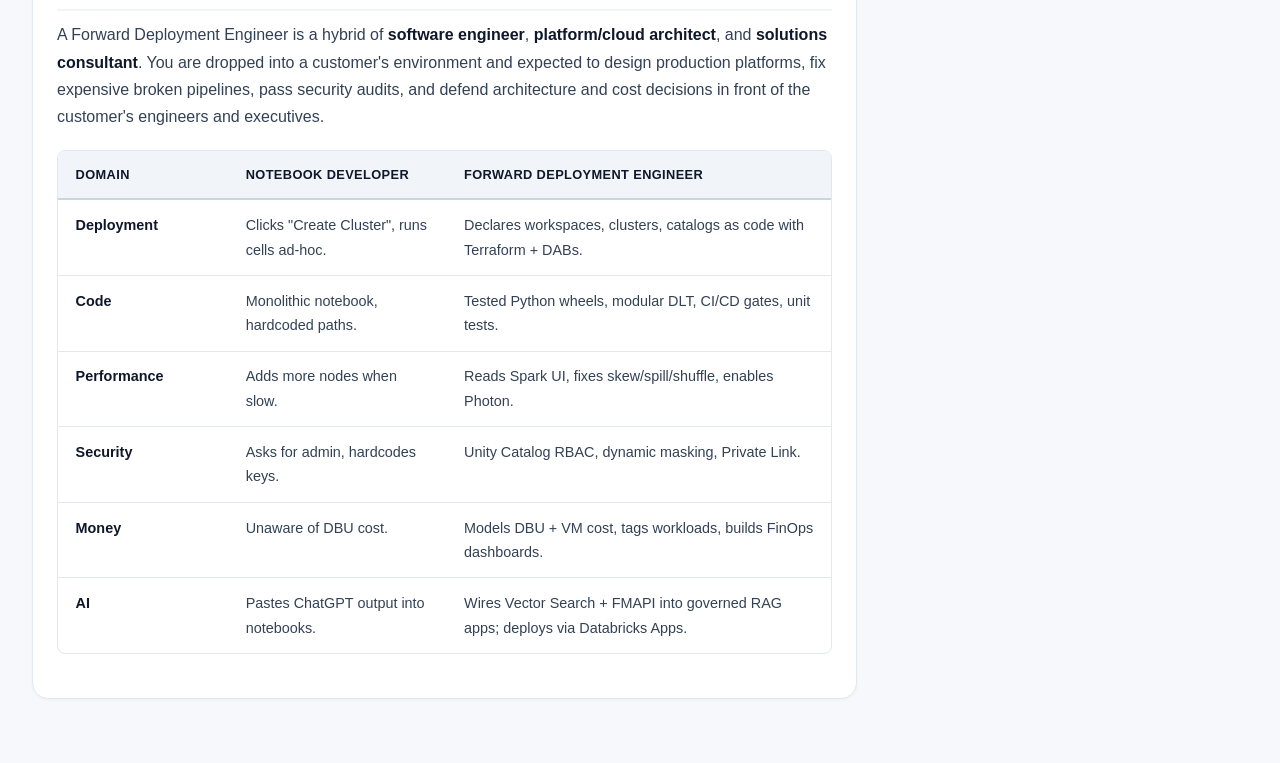
==== commit 26cdce12: "Scenarios captured" ====
--- a/index.html
+++ b/index.html
@@ -520,9 +520,9 @@
                 <li><a href="mlflow.html">MLflow</a></li>
                 <li><a href="cost_governance.html">Cost/FinOps</a></li>
                 <li><a href="glossary.html">Glossary</a></li>
-                <li><a href="interview_question_bank.html">Q&A Bank</a></li>
                 <li><a href="mosaic_ai.html">Mosaic AI</a></li>
                 <li><a href="case_studies.html">Case Studies</a></li>
+                <li><a href="interview_question_bank.html">Q&A Bank</a></li>
             </ul>
         </nav>
 
@@ -648,16 +648,7 @@
                                 href="glossary.html">Open chapter ➔</a>
                         </div>
                         <div class="module-card">
-                            <div class="module-eyebrow">Ch 11 · Interview</div>
-                            <div class="module-title">Interview Question Bank</div>
-                            <p class="module-desc">100+ questions across architecture, Spark, governance, cost, and
-                                behavioral, each with a model answer and "what they're testing".</p>
-                            <div class="module-skills"><span class="skill-tag">100+ Q&A</span><span
-                                    class="skill-tag">Behavioral</span></div><a class="module-link"
-                                href="interview_question_bank.html">Open chapter ➔</a>
-                        </div>
-                        <div class="module-card">
-                            <div class="module-eyebrow">Ch 12 · Intelligence</div>
+                            <div class="module-eyebrow">Ch 11 · Intelligence</div>
                             <div class="module-title">Mosaic AI Platform</div>
                             <p class="module-desc">Foundation Model APIs, Vector Search & RAG, AI/BI Genie, Lakehouse
                                 Monitoring, Databricks Apps, Predictive Optimization, and Lakehouse Federation.</p>
@@ -666,13 +657,22 @@
                                 class="module-link" href="mosaic_ai.html">Open chapter ➔</a>
                         </div>
                         <div class="module-card">
-                            <div class="module-eyebrow">Ch 13 · Customer Scenarios</div>
+                            <div class="module-eyebrow">Ch 12 · Customer Scenarios</div>
                             <div class="module-title">Case Studies & FDE Delivery</div>
                             <p class="module-desc">Slow ETL, Unity Catalog migration, bill spikes, streaming duplicates,
                                 RAG POCs, Genie quick wins, and Federation tradeoffs.</p>
                             <div class="module-skills"><span class="skill-tag">Diagnostics</span><span
                                     class="skill-tag">Tradeoffs</span><span class="skill-tag">Stakeholders</span></div>
                             <a class="module-link" href="case_studies.html">Open chapter ➔</a>
+                        </div>
+                        <div class="module-card">
+                            <div class="module-eyebrow">Ch 13 · Interview</div>
+                            <div class="module-title">Interview Question Bank</div>
+                            <p class="module-desc">37 consolidated questions across architecture, Spark, governance,
+                                cost, AI, and behavioral, each with a model answer and "what they're testing".</p>
+                            <div class="module-skills"><span class="skill-tag">37 Q&A</span><span
+                                    class="skill-tag">Behavioral</span></div><a class="module-link"
+                                href="interview_question_bank.html">Open chapter ➔</a>
                         </div>
                     </div>
                 </section>
@@ -762,11 +762,11 @@
                         <li class="checklist-item"><input type="checkbox" id="c10" onchange="updateProgress()"><span
                                 id="t-c10">Ch10 Glossary review</span></li>
                         <li class="checklist-item"><input type="checkbox" id="c11" onchange="updateProgress()"><span
-                                id="t-c11">Ch11 Question Bank drill</span></li>
+                                id="t-c11">Ch11 Mosaic AI & Intelligence</span></li>
                         <li class="checklist-item"><input type="checkbox" id="c12" onchange="updateProgress()"><span
-                                id="t-c12">Ch12 Mosaic AI & Intelligence</span></li>
+                                id="t-c12">Ch12 Case Studies</span></li>
                         <li class="checklist-item"><input type="checkbox" id="c13" onchange="updateProgress()"><span
-                                id="t-c13">Ch13 Case Studies</span></li>
+                                id="t-c13">Ch13 Question Bank drill</span></li>
                     </ul>
                 </div>
 
@@ -791,14 +791,15 @@
                         <div class="roadmap-step">
                             <div class="step-phase">Week 4</div>
                             <div class="step-name">AI & Scenarios</div>
-                            <div class="step-desc">Chapters 12–13. Mosaic AI, Vector Search, Genie, and customer case
+                            <div class="step-desc">Chapters 11–12. Mosaic AI, Vector Search, Genie, and customer case
                                 studies.
                             </div>
                         </div>
                         <div class="roadmap-step">
                             <div class="step-phase">Week 5</div>
                             <div class="step-name">Consolidation</div>
-                            <div class="step-desc">Chapters 10–11. Glossary + drill the question bank out loud.</div>
+                            <div class="step-desc">Chapters 10 and 13. Glossary + drill the question bank out loud.
+                            </div>
                         </div>
                     </div>
                 </div>
--- a/styles.css
+++ b/styles.css
@@ -606,6 +606,67 @@
     color: #1e3a8a;
 }
 
+.cost-scenario {
+    border: 1px solid var(--color-border-light);
+    border-radius: var(--border-radius-sm);
+    margin-bottom: 1rem;
+    background: #ffffff;
+    overflow: hidden;
+}
+
+.cost-scenario summary {
+    cursor: pointer;
+    padding: 1rem 1.25rem;
+    font-weight: 800;
+    color: var(--color-brand-secondary);
+    display: flex;
+    align-items: center;
+    gap: 0.75rem;
+    list-style: none;
+}
+
+.cost-scenario summary::-webkit-details-marker {
+    display: none;
+}
+
+.cost-scenario summary::before {
+    content: "$";
+    background: var(--color-accent-green);
+    color: #ffffff;
+    border-radius: 999px;
+    width: 1.65rem;
+    height: 1.65rem;
+    display: inline-flex;
+    align-items: center;
+    justify-content: center;
+    font-size: 0.85rem;
+    flex-shrink: 0;
+}
+
+.cost-scenario summary::after {
+    content: "+";
+    margin-left: auto;
+    font-size: 1.3rem;
+    color: var(--color-text-muted);
+}
+
+.cost-scenario[open] summary {
+    border-bottom: 1px solid var(--color-border-light);
+    background: #f8fafc;
+}
+
+.cost-scenario[open] summary::after {
+    content: "\2212";
+}
+
+.cost-scenario-body {
+    padding: 1.25rem;
+}
+
+.cost-scenario-body .diagram {
+    margin-top: 0.75rem;
+}
+
 /* ---------------- Diagram Block ---------------- */
 .diagram {
     background: #0f172a;
@@ -625,8 +686,6 @@
     display: flex;
     flex-direction: column;
     gap: 1.5rem;
-    position: sticky;
-    top: 5rem;
     align-self: start;
 }
 
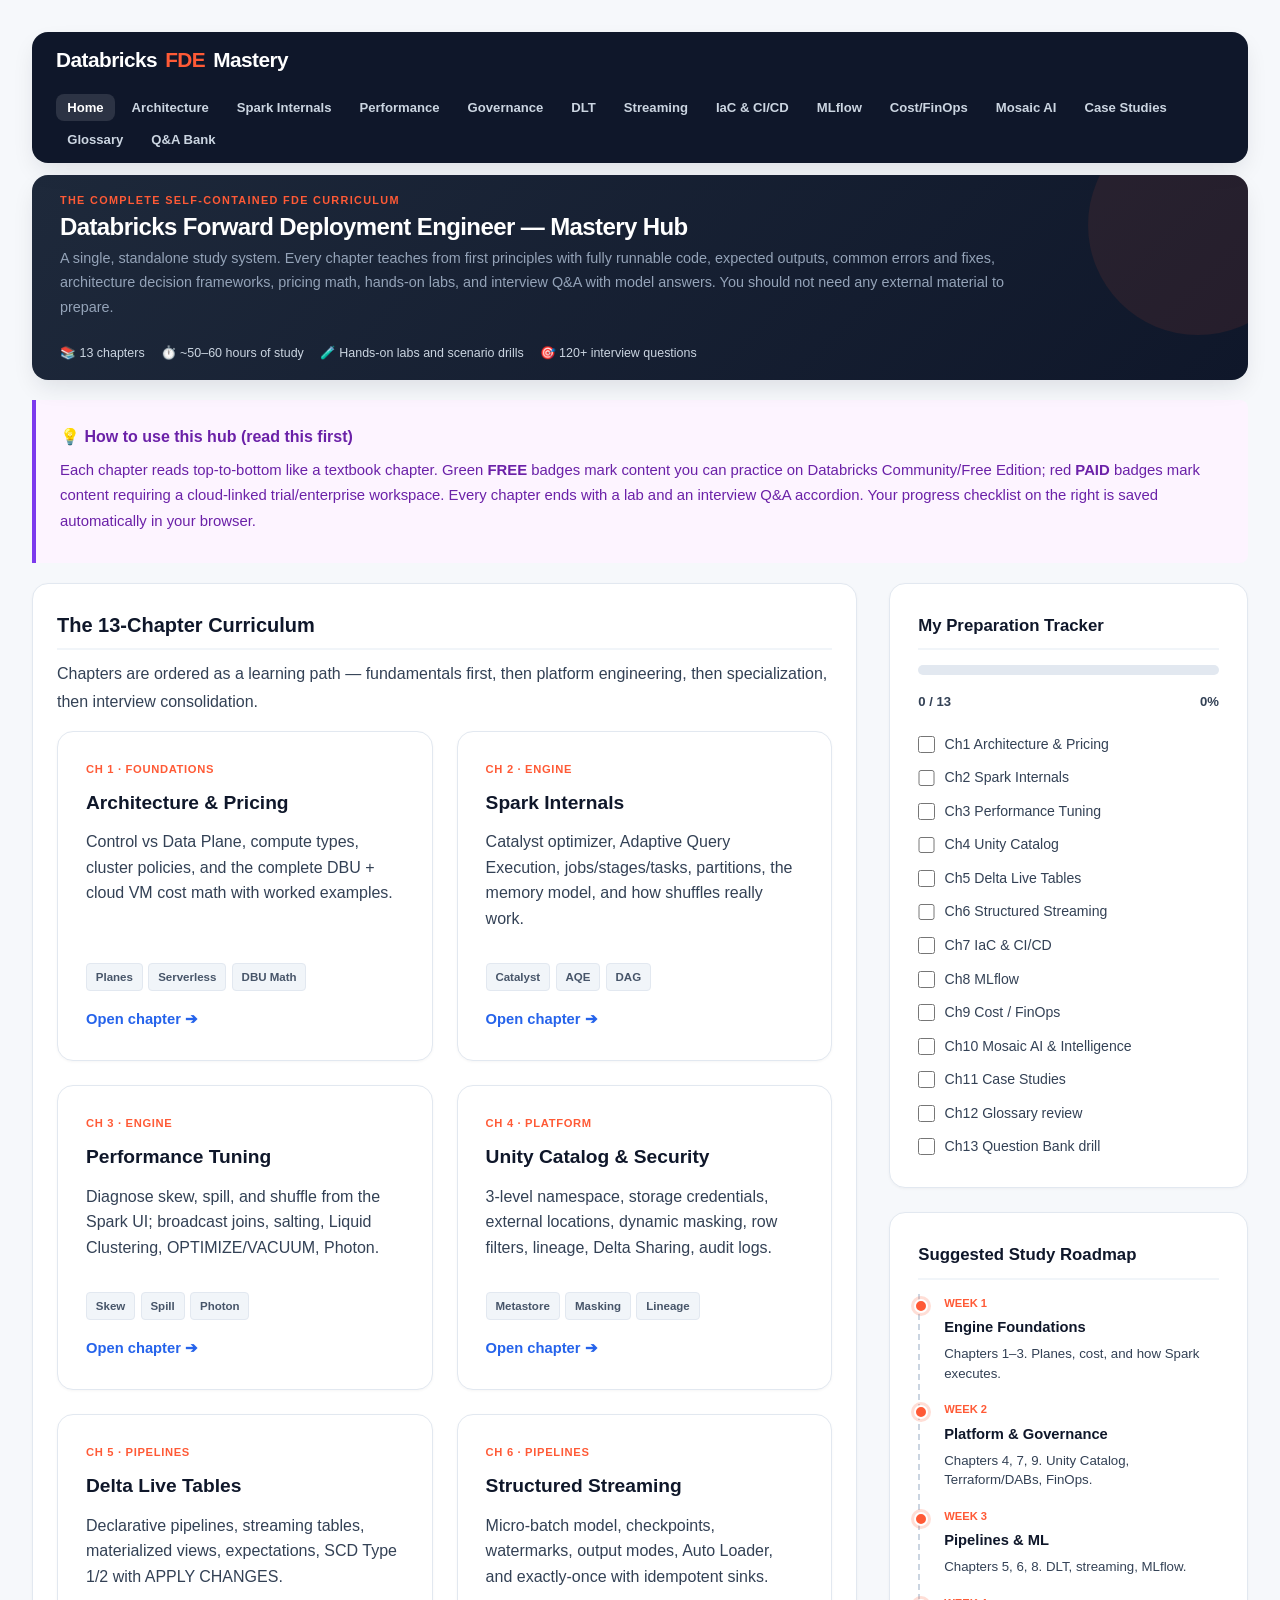
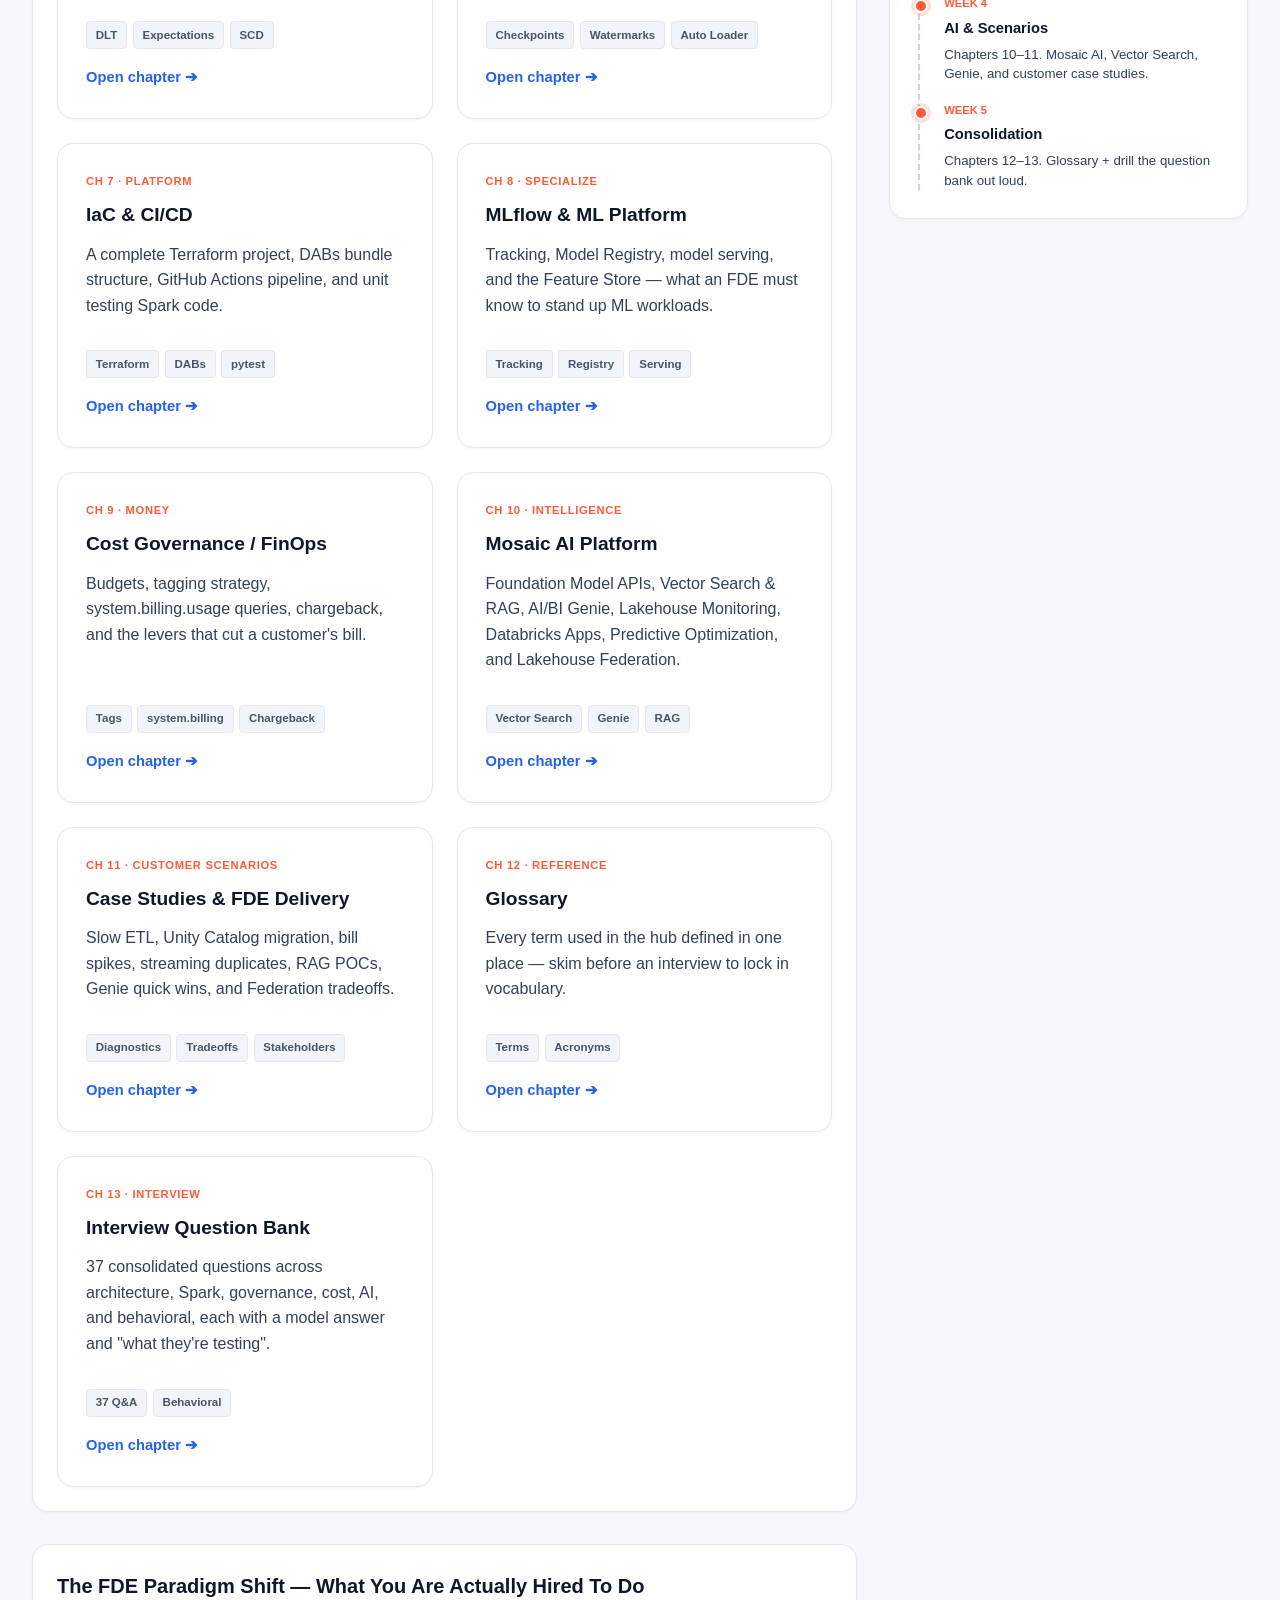
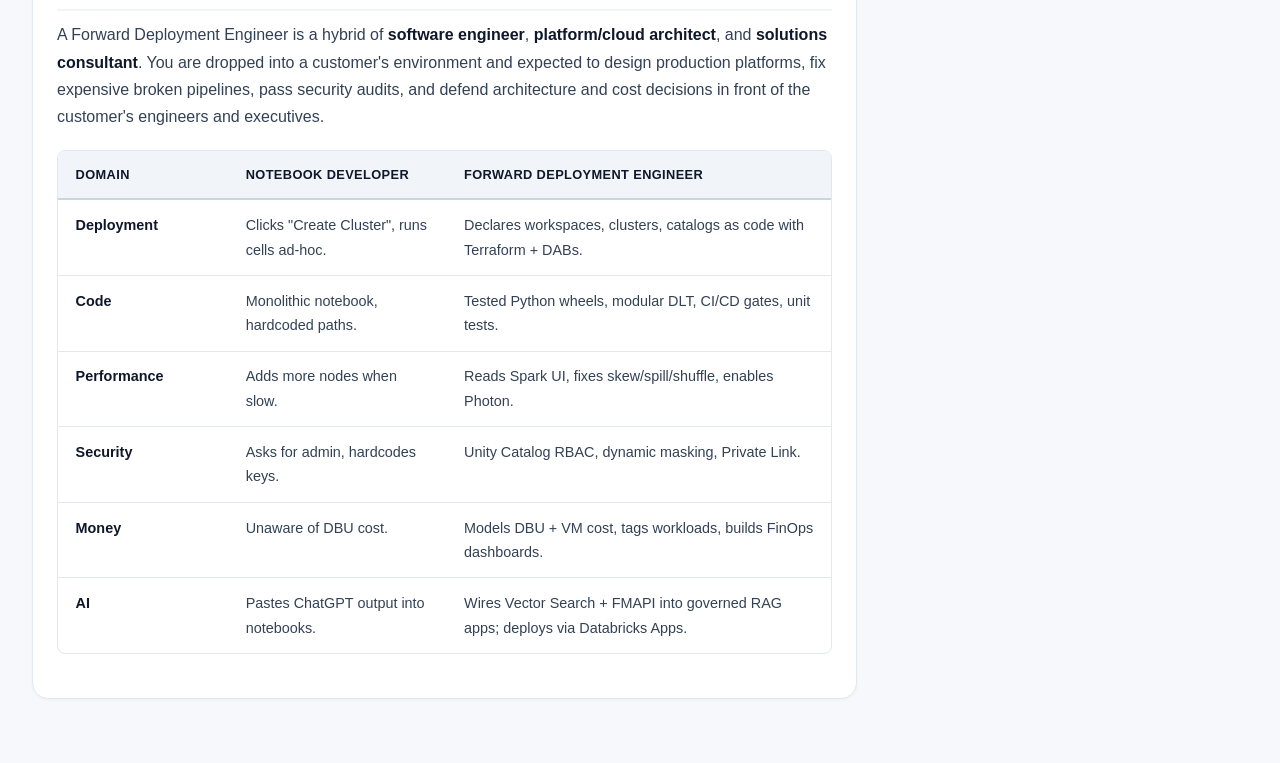
==== commit 489f24ef: "Fix ordering of topics" ====
--- a/index.html
+++ b/index.html
@@ -519,9 +519,9 @@
                 <li><a href="iac_and_ci_cd.html">IaC & CI/CD</a></li>
                 <li><a href="mlflow.html">MLflow</a></li>
                 <li><a href="cost_governance.html">Cost/FinOps</a></li>
-                <li><a href="glossary.html">Glossary</a></li>
                 <li><a href="mosaic_ai.html">Mosaic AI</a></li>
                 <li><a href="case_studies.html">Case Studies</a></li>
+                <li><a href="glossary.html">Glossary</a></li>
                 <li><a href="interview_question_bank.html">Q&A Bank</a></li>
             </ul>
         </nav>
@@ -639,31 +639,31 @@
                             </div><a class="module-link" href="cost_governance.html">Open chapter ➔</a>
                         </div>
                         <div class="module-card">
-                            <div class="module-eyebrow">Ch 10 · Reference</div>
+                            <div class="module-eyebrow">Ch 10 · Intelligence</div>
+                            <div class="module-title">Mosaic AI Platform</div>
+                            <p class="module-desc">Foundation Model APIs, Vector Search & RAG, AI/BI Genie, Lakehouse
+                                Monitoring, Databricks Apps, Predictive Optimization, and Lakehouse Federation.</p>
+                            <div class="module-skills"><span class="skill-tag">Vector Search</span><span
+                                    class="skill-tag">Genie</span><span class="skill-tag">RAG</span></div><a
+                                class="module-link" href="mosaic_ai.html">Open chapter ➔</a>
+                        </div>
+                        <div class="module-card">
+                            <div class="module-eyebrow">Ch 11 · Customer Scenarios</div>
+                            <div class="module-title">Case Studies & FDE Delivery</div>
+                            <p class="module-desc">Slow ETL, Unity Catalog migration, bill spikes, streaming duplicates,
+                                RAG POCs, Genie quick wins, and Federation tradeoffs.</p>
+                            <div class="module-skills"><span class="skill-tag">Diagnostics</span><span
+                                    class="skill-tag">Tradeoffs</span><span class="skill-tag">Stakeholders</span></div>
+                            <a class="module-link" href="case_studies.html">Open chapter ➔</a>
+                        </div>
+                        <div class="module-card">
+                            <div class="module-eyebrow">Ch 12 · Reference</div>
                             <div class="module-title">Glossary</div>
                             <p class="module-desc">Every term used in the hub defined in one place — skim before an
                                 interview to lock in vocabulary.</p>
                             <div class="module-skills"><span class="skill-tag">Terms</span><span
                                     class="skill-tag">Acronyms</span></div><a class="module-link"
                                 href="glossary.html">Open chapter ➔</a>
-                        </div>
-                        <div class="module-card">
-                            <div class="module-eyebrow">Ch 11 · Intelligence</div>
-                            <div class="module-title">Mosaic AI Platform</div>
-                            <p class="module-desc">Foundation Model APIs, Vector Search & RAG, AI/BI Genie, Lakehouse
-                                Monitoring, Databricks Apps, Predictive Optimization, and Lakehouse Federation.</p>
-                            <div class="module-skills"><span class="skill-tag">Vector Search</span><span
-                                    class="skill-tag">Genie</span><span class="skill-tag">RAG</span></div><a
-                                class="module-link" href="mosaic_ai.html">Open chapter ➔</a>
-                        </div>
-                        <div class="module-card">
-                            <div class="module-eyebrow">Ch 12 · Customer Scenarios</div>
-                            <div class="module-title">Case Studies & FDE Delivery</div>
-                            <p class="module-desc">Slow ETL, Unity Catalog migration, bill spikes, streaming duplicates,
-                                RAG POCs, Genie quick wins, and Federation tradeoffs.</p>
-                            <div class="module-skills"><span class="skill-tag">Diagnostics</span><span
-                                    class="skill-tag">Tradeoffs</span><span class="skill-tag">Stakeholders</span></div>
-                            <a class="module-link" href="case_studies.html">Open chapter ➔</a>
                         </div>
                         <div class="module-card">
                             <div class="module-eyebrow">Ch 13 · Interview</div>
@@ -760,11 +760,11 @@
                         <li class="checklist-item"><input type="checkbox" id="c9" onchange="updateProgress()"><span
                                 id="t-c9">Ch9 Cost / FinOps</span></li>
                         <li class="checklist-item"><input type="checkbox" id="c10" onchange="updateProgress()"><span
-                                id="t-c10">Ch10 Glossary review</span></li>
+                                id="t-c10">Ch10 Mosaic AI & Intelligence</span></li>
                         <li class="checklist-item"><input type="checkbox" id="c11" onchange="updateProgress()"><span
-                                id="t-c11">Ch11 Mosaic AI & Intelligence</span></li>
+                                id="t-c11">Ch11 Case Studies</span></li>
                         <li class="checklist-item"><input type="checkbox" id="c12" onchange="updateProgress()"><span
-                                id="t-c12">Ch12 Case Studies</span></li>
+                                id="t-c12">Ch12 Glossary review</span></li>
                         <li class="checklist-item"><input type="checkbox" id="c13" onchange="updateProgress()"><span
                                 id="t-c13">Ch13 Question Bank drill</span></li>
                     </ul>
@@ -791,14 +791,14 @@
                         <div class="roadmap-step">
                             <div class="step-phase">Week 4</div>
                             <div class="step-name">AI & Scenarios</div>
-                            <div class="step-desc">Chapters 11–12. Mosaic AI, Vector Search, Genie, and customer case
+                            <div class="step-desc">Chapters 10–11. Mosaic AI, Vector Search, Genie, and customer case
                                 studies.
                             </div>
                         </div>
                         <div class="roadmap-step">
                             <div class="step-phase">Week 5</div>
                             <div class="step-name">Consolidation</div>
-                            <div class="step-desc">Chapters 10 and 13. Glossary + drill the question bank out loud.
+                            <div class="step-desc">Chapters 12–13. Glossary + drill the question bank out loud.
                             </div>
                         </div>
                     </div>
